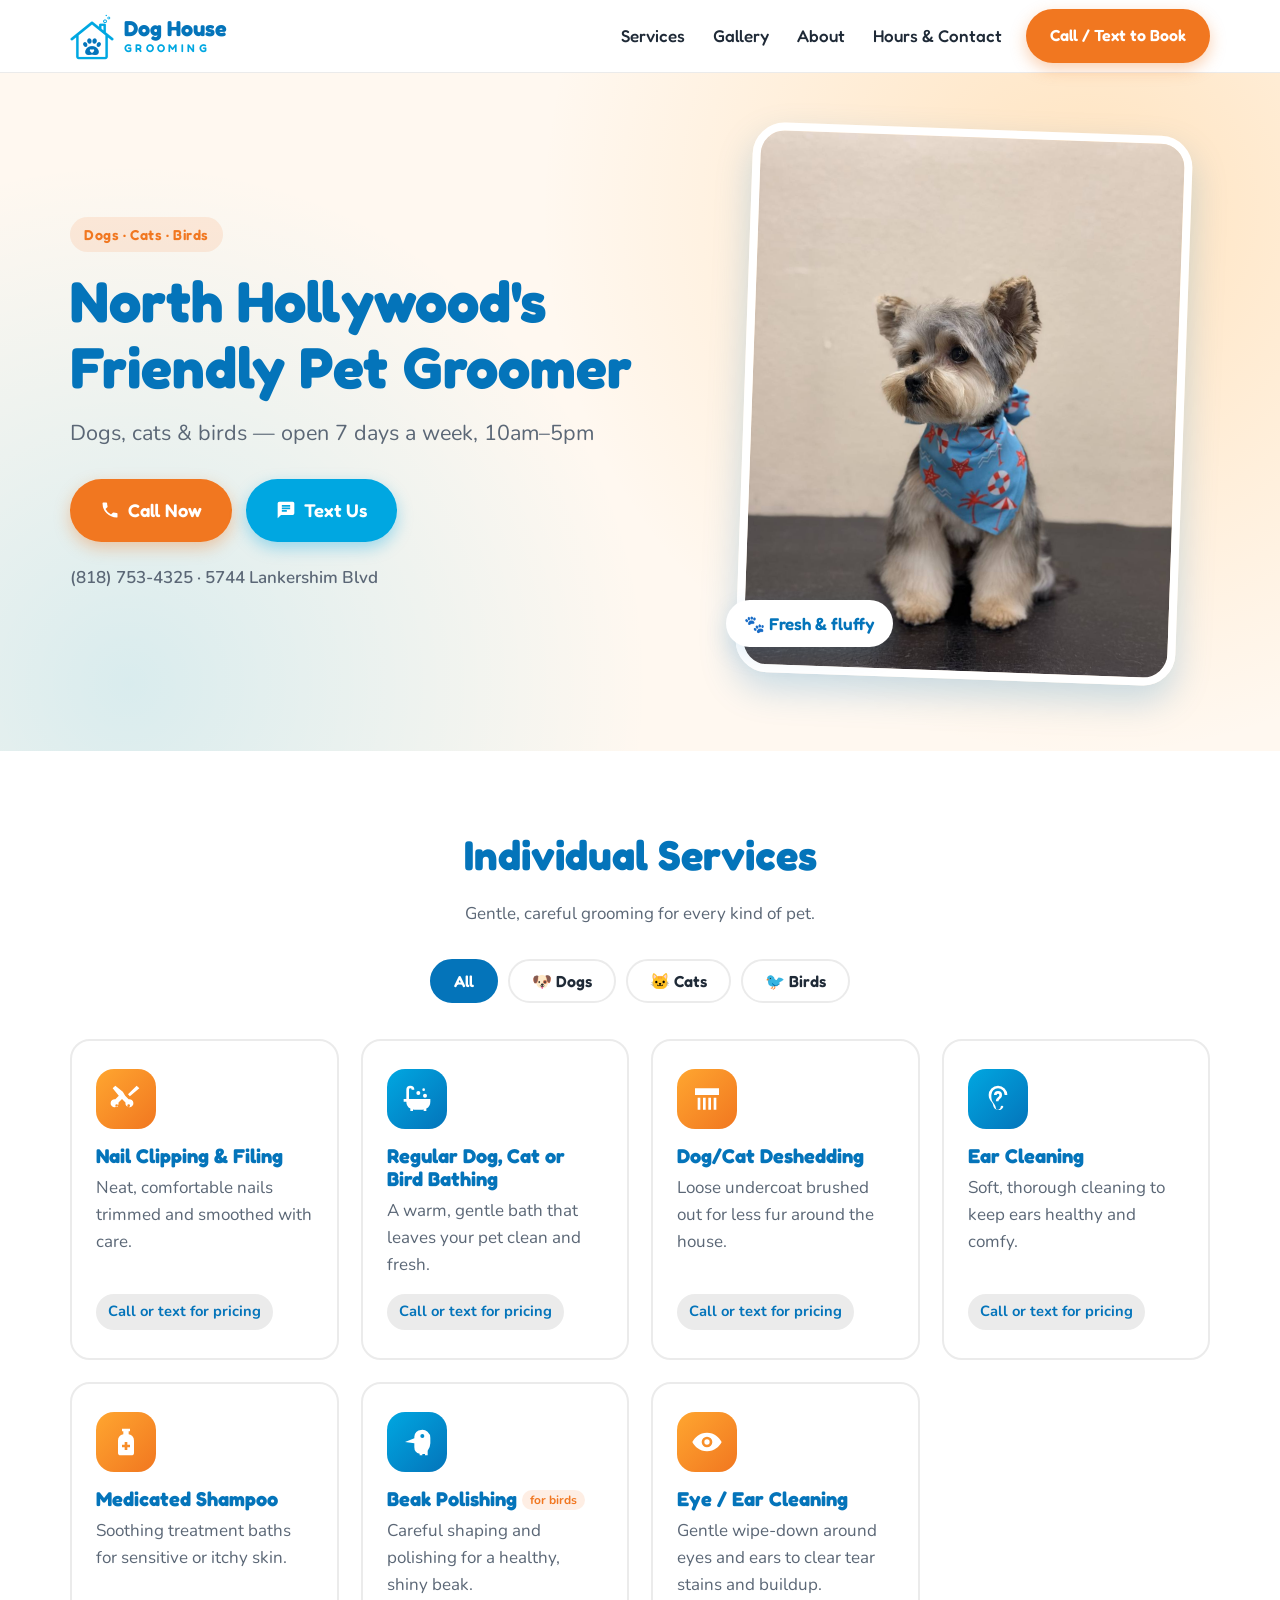
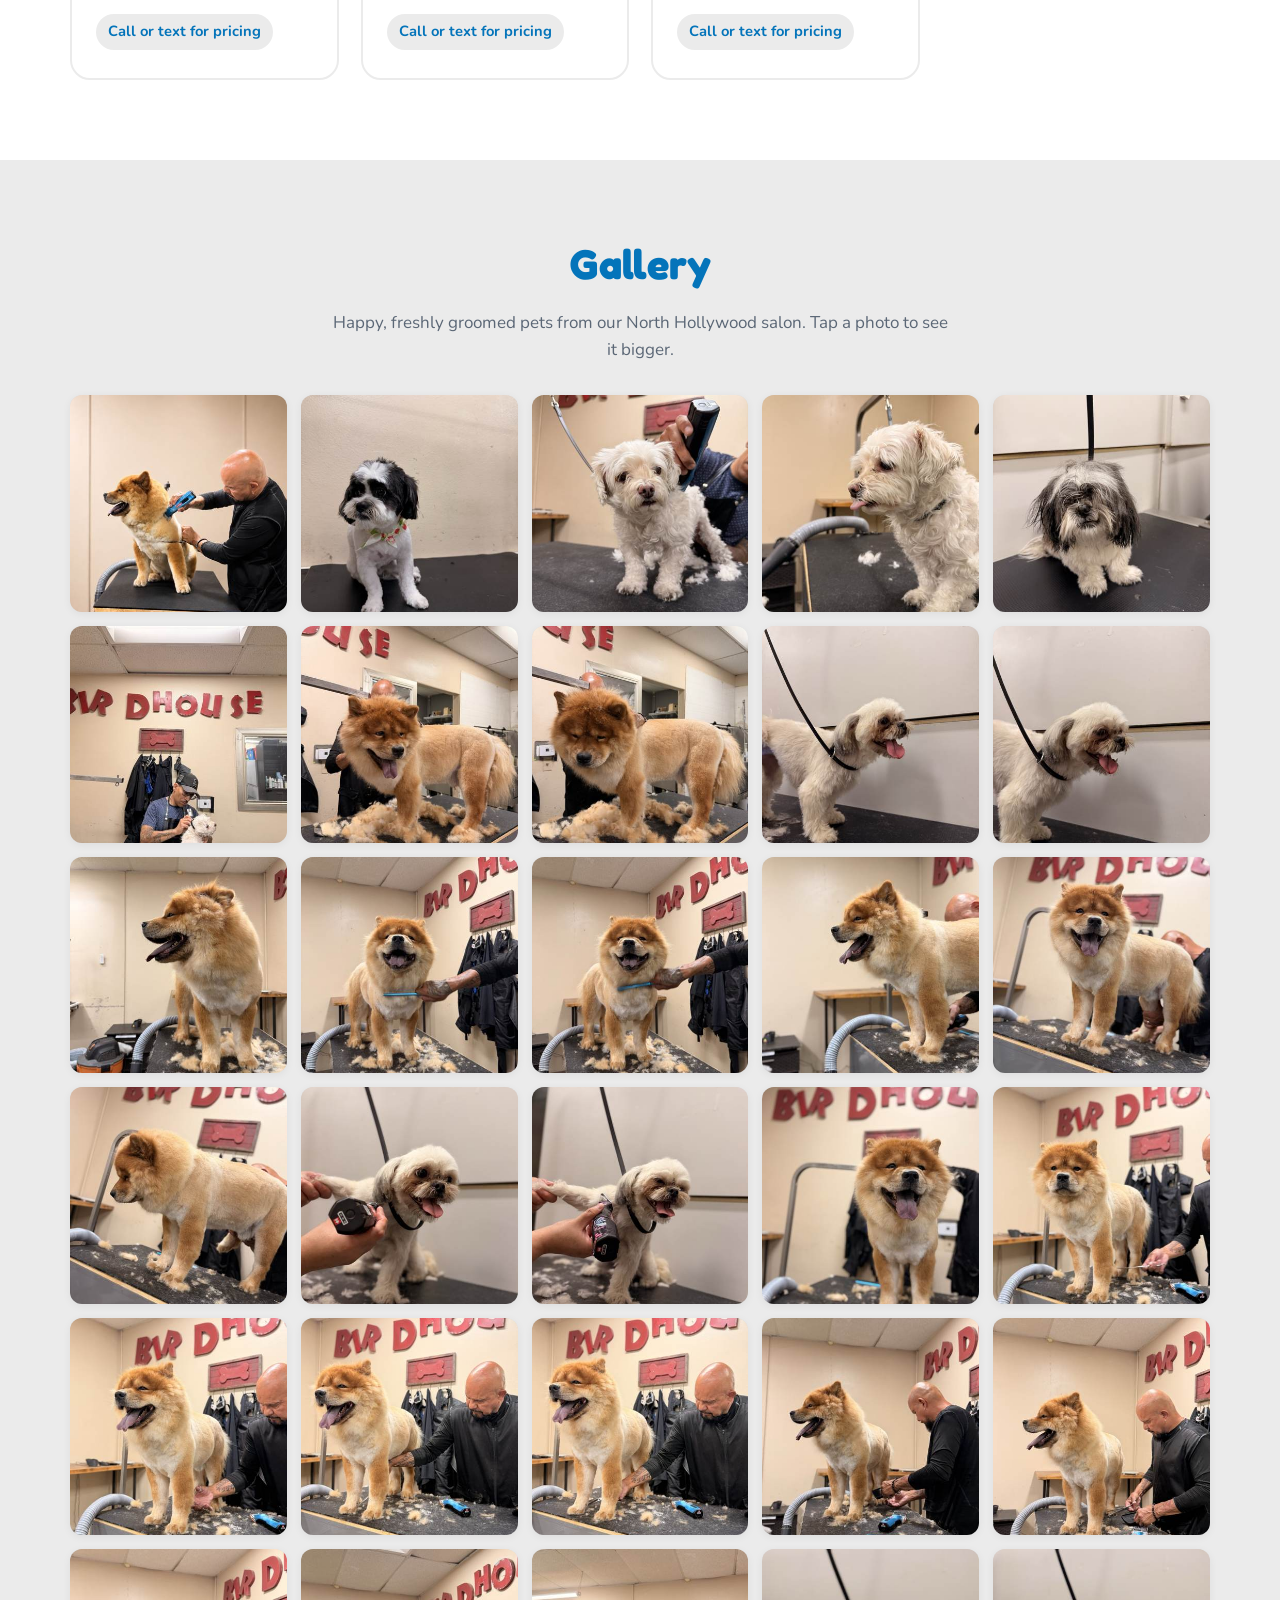
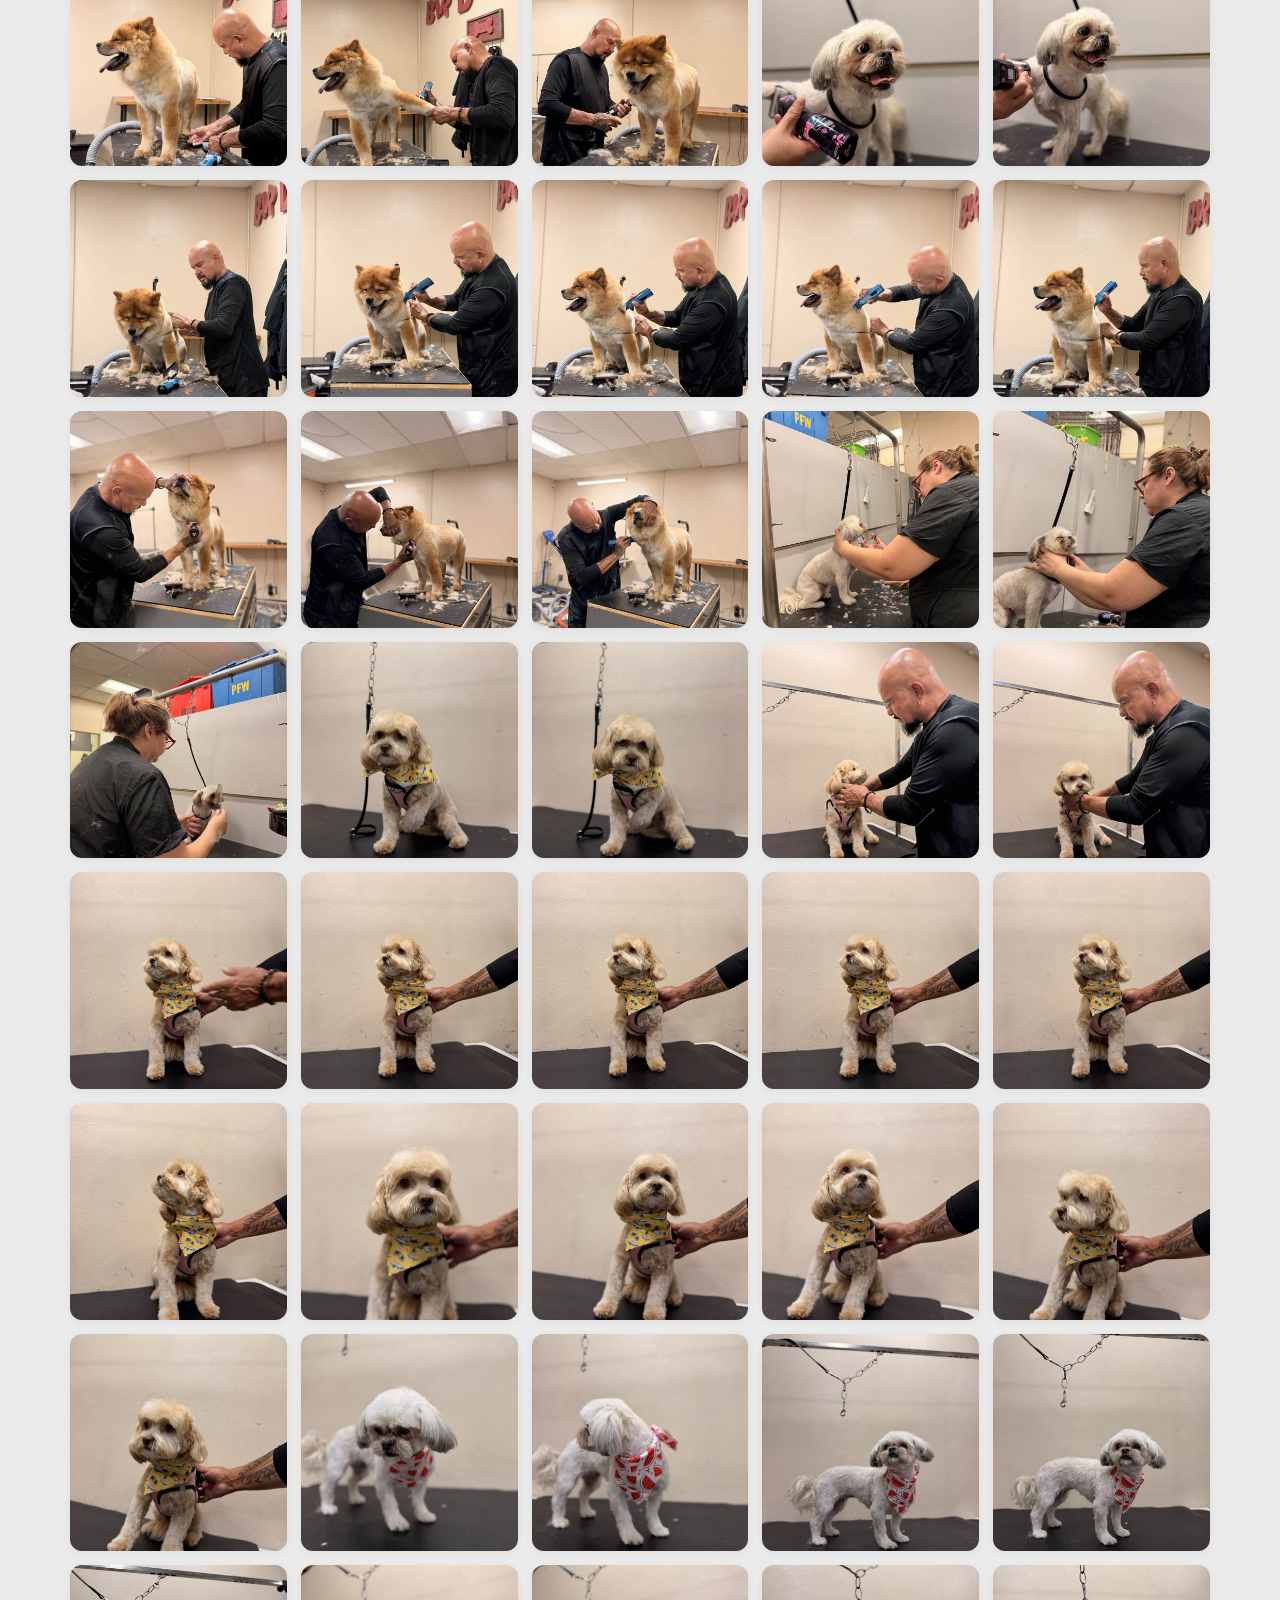
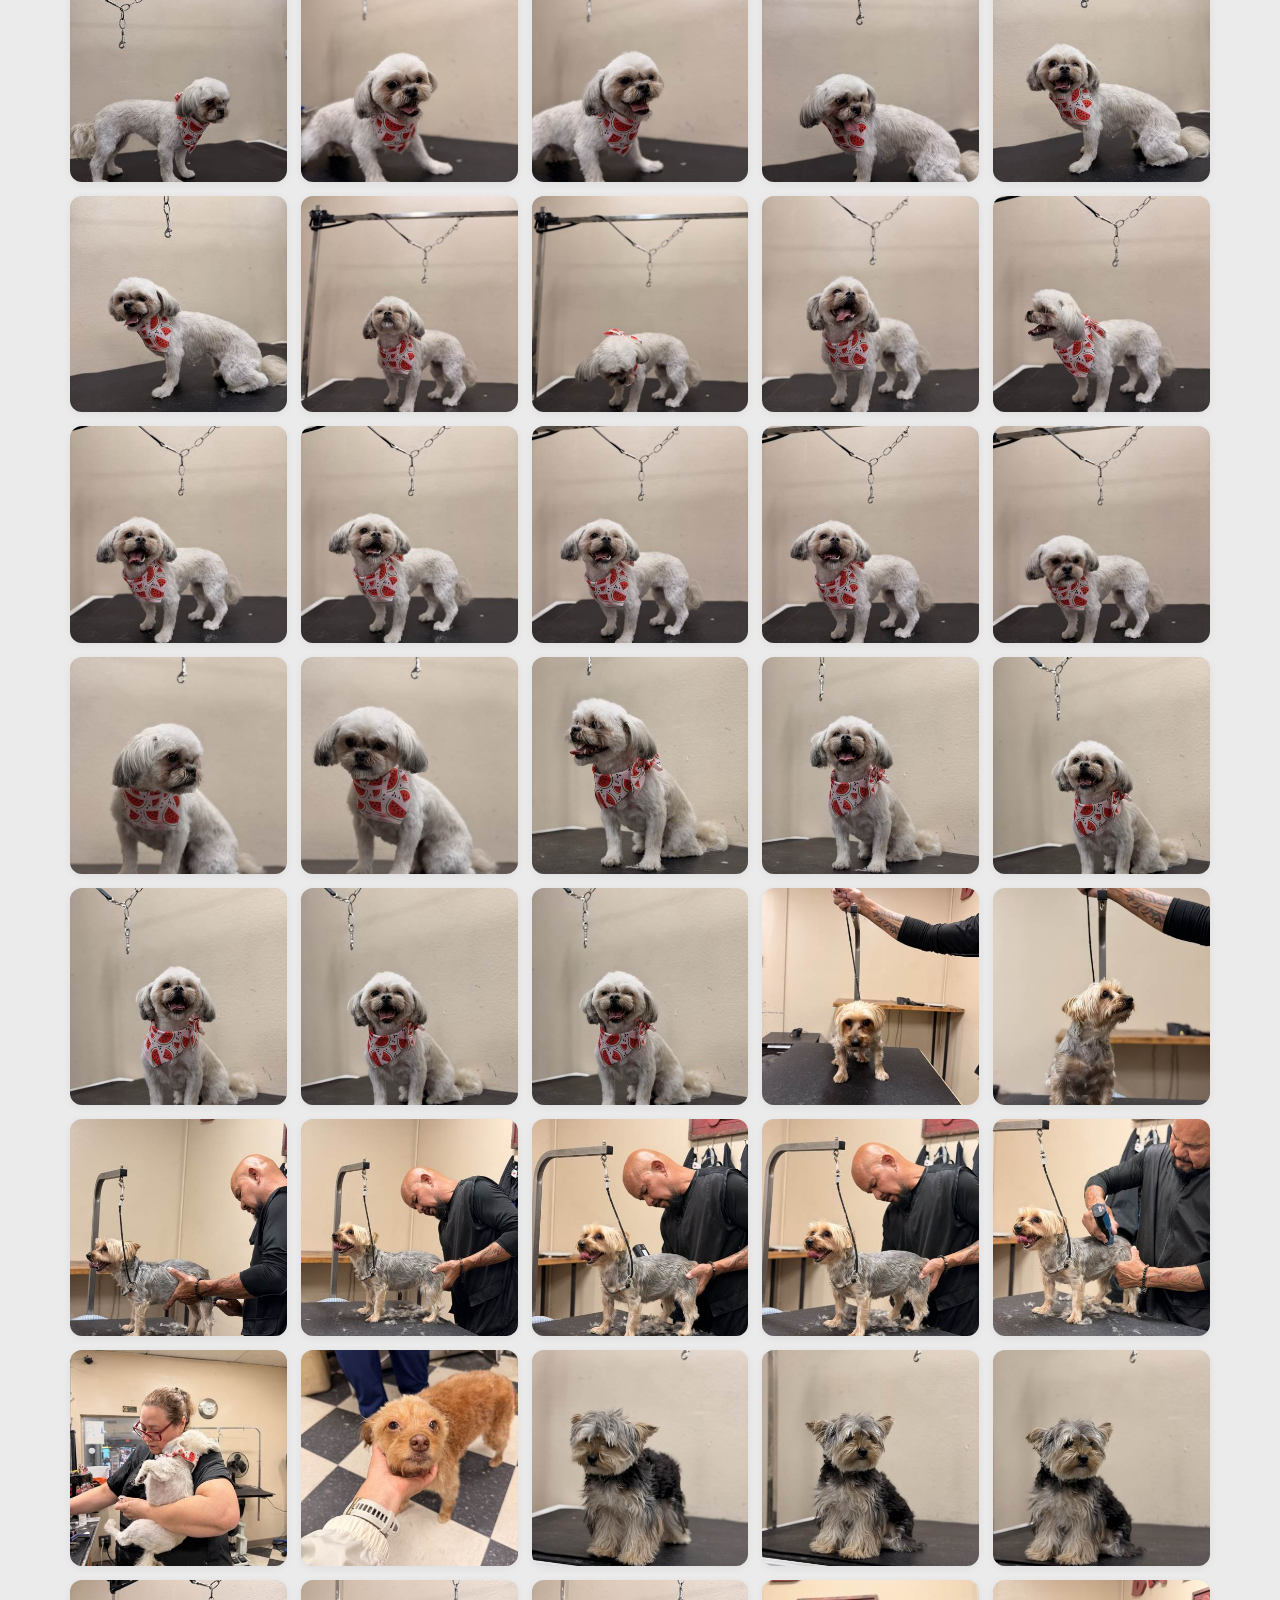
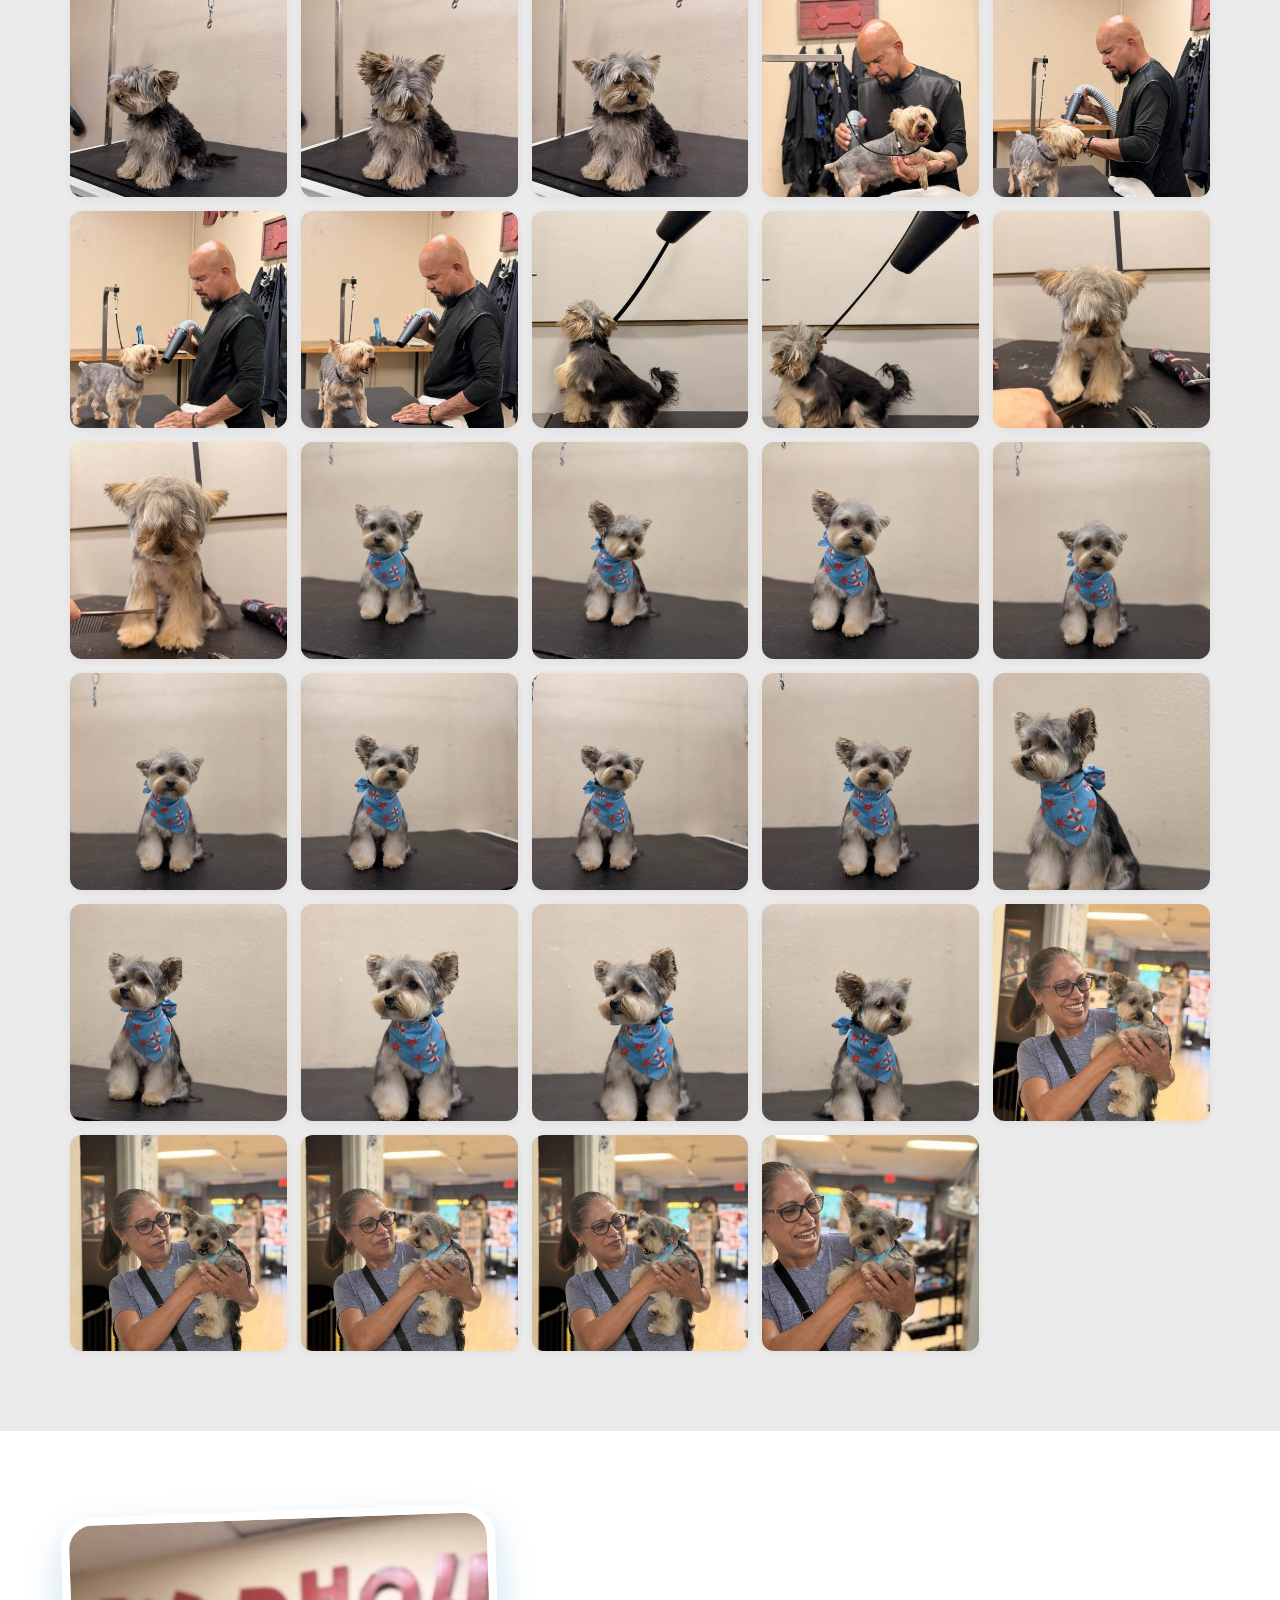
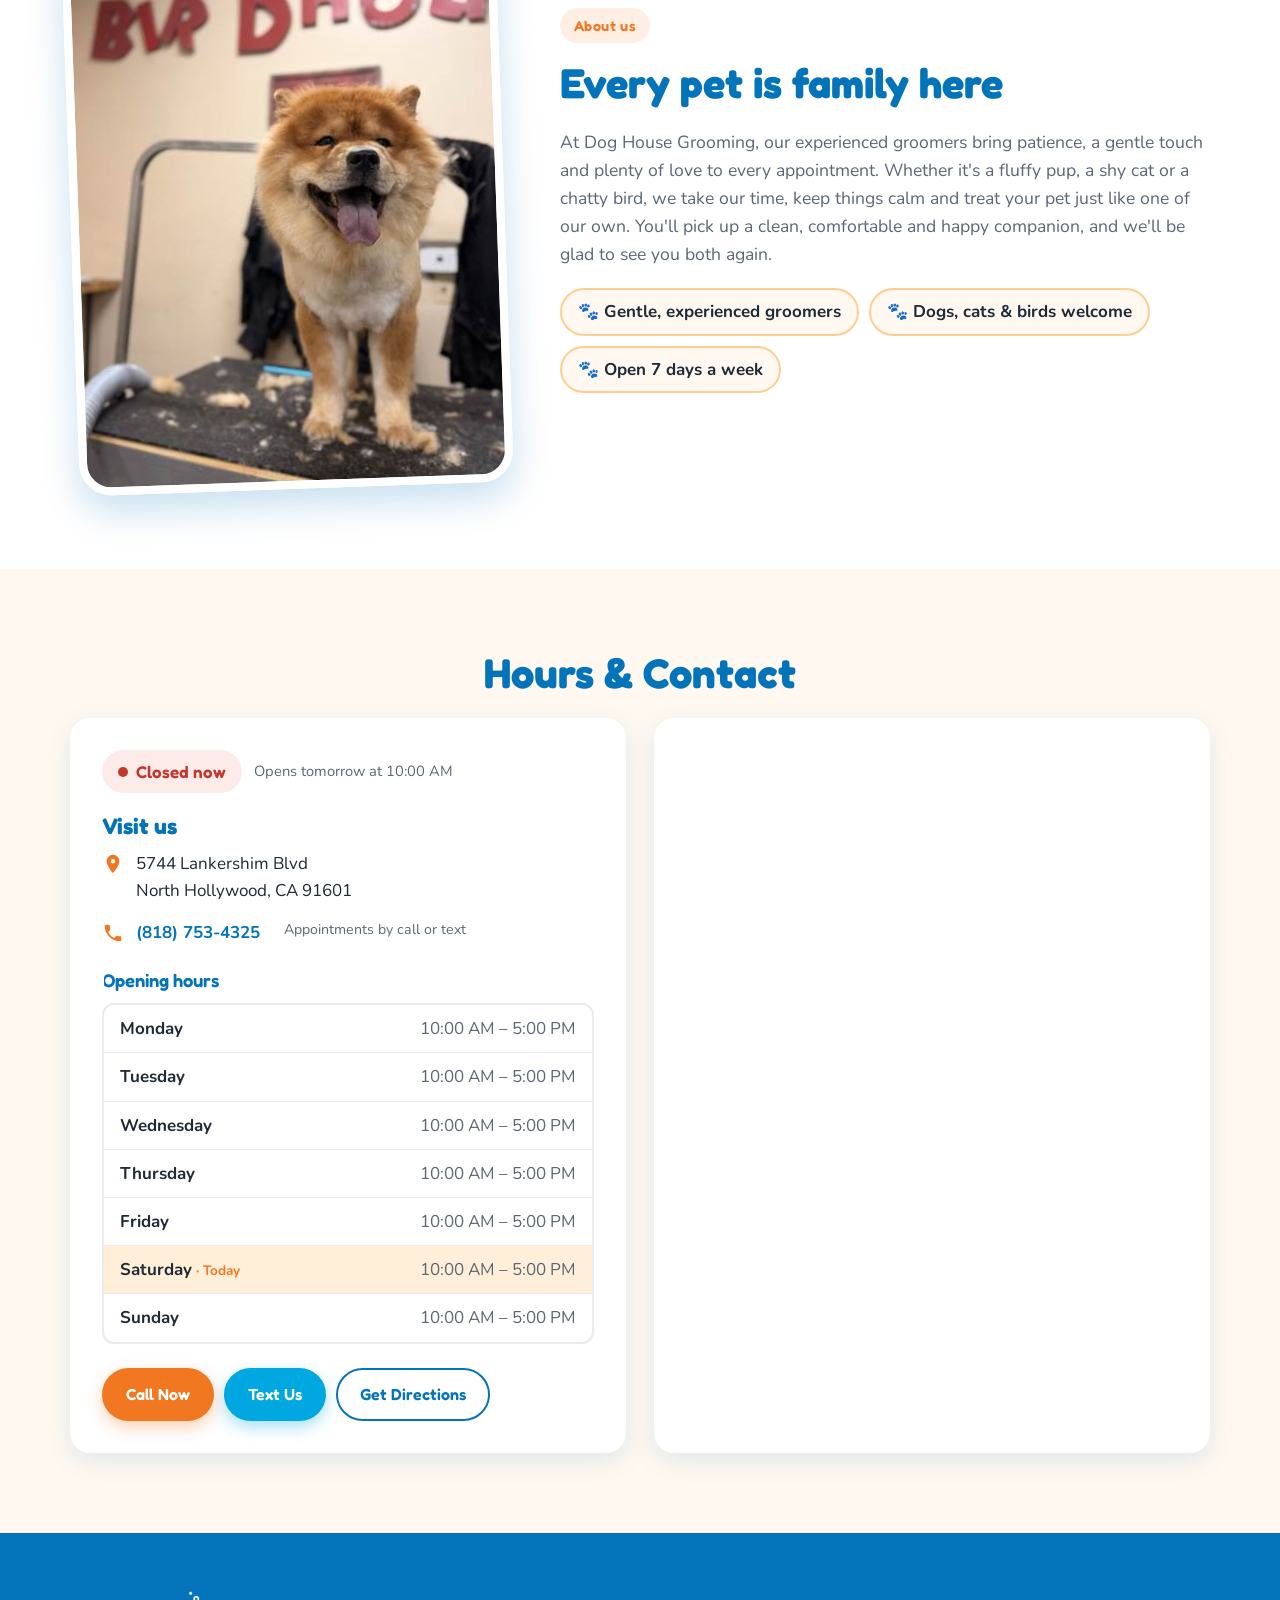
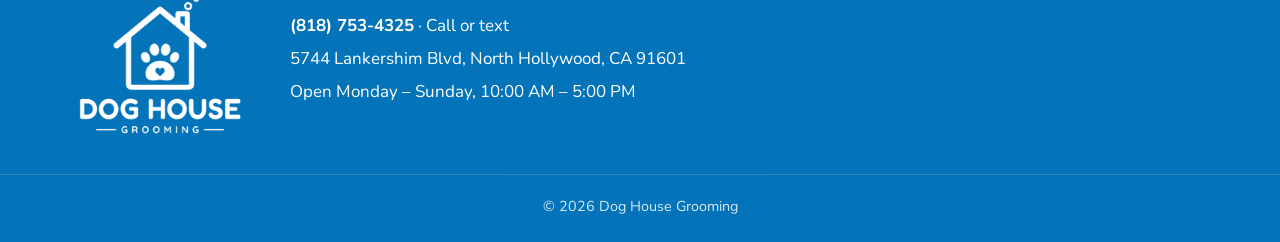
==== index.html @ 83e1f496 "Add Dog House Grooming one-page website Responsive site with services filter, photo gallery with lig" ====
<!DOCTYPE html>
<html lang="en">
<head>
  <meta charset="UTF-8">
  <meta name="viewport" content="width=device-width, initial-scale=1">
  <title>Dog House Grooming | Dog, Cat &amp; Bird Grooming in North Hollywood</title>
  <meta name="description" content="Friendly dog grooming, cat grooming and bird grooming in North Hollywood, CA. Bathing, nail clipping, deshedding, ear cleaning and beak polishing. Open 7 days, 10am–5pm. Call or text (818) 753-4325.">
  <meta name="keywords" content="dog grooming North Hollywood, cat grooming North Hollywood, bird grooming, pet groomer North Hollywood, dog bath, nail clipping, deshedding, beak polishing">
  <meta name="theme-color" content="#0474BA">
  <link rel="icon" type="image/png" href="images/icon.png">
  <link rel="apple-touch-icon" href="images/icon.png">

  <meta property="og:type" content="website">
  <meta property="og:title" content="Dog House Grooming | North Hollywood's Friendly Pet Groomer">
  <meta property="og:description" content="Dog, cat &amp; bird grooming in North Hollywood. Open 7 days a week, 10am–5pm. Call or text (818) 753-4325.">
  <meta property="og:image" content="images/gallery/img_7346.jpg">
  <meta name="twitter:card" content="summary_large_image">

  <link rel="preconnect" href="https://fonts.googleapis.com">
  <link rel="preconnect" href="https://fonts.gstatic.com" crossorigin>
  <link href="https://fonts.googleapis.com/css2?family=Fredoka:wght@500;600;700&family=Nunito:wght@400;600;700&display=swap" rel="stylesheet">
  <link rel="stylesheet" href="style.css">

  <script type="application/ld+json">
  {
    "@context": "https://schema.org",
    "@type": ["LocalBusiness", "PetGrooming"],
    "name": "Dog House Grooming",
    "description": "Dog, cat and bird grooming in North Hollywood, CA.",
    "image": "images/gallery/img_7346.jpg",
    "logo": "images/logo.png",
    "telephone": "+1-818-753-4325",
    "address": {
      "@type": "PostalAddress",
      "streetAddress": "5744 Lankershim Blvd",
      "addressLocality": "North Hollywood",
      "addressRegion": "CA",
      "postalCode": "91601",
      "addressCountry": "US"
    },
    "openingHoursSpecification": [{
      "@type": "OpeningHoursSpecification",
      "dayOfWeek": ["Monday", "Tuesday", "Wednesday", "Thursday", "Friday", "Saturday", "Sunday"],
      "opens": "10:00",
      "closes": "17:00"
    }],
    "areaServed": "North Hollywood, CA",
    "hasMap": "https://www.google.com/maps/search/?api=1&query=5744+Lankershim+Blvd,+North+Hollywood,+CA+91601"
  }
  </script>
</head>
<body>
  <a class="skip-link" href="#main">Skip to content</a>

  <!-- Header -->
  <header class="site-header" id="top">
    <div class="container header-inner">
      <a href="#top" class="brand" aria-label="Dog House Grooming home">
        <img src="images/icon.png" alt="Dog House Grooming logo: a paw print inside a house" width="44" height="49">
        <span class="brand-text">Dog House<small>Grooming</small></span>
      </a>
      <nav class="main-nav" id="main-nav" aria-label="Main">
        <a href="#services">Services</a>
        <a href="#gallery">Gallery</a>
        <a href="#about">About</a>
        <a href="#contact">Hours &amp; Contact</a>
        <a href="tel:+18187534325" class="btn btn-orange nav-cta">Call / Text to Book</a>
      </nav>
      <a href="tel:+18187534325" class="btn btn-orange header-cta">Call / Text to Book</a>
      <button class="hamburger" id="hamburger" aria-label="Open menu" aria-expanded="false" aria-controls="main-nav">
        <span></span><span></span><span></span>
      </button>
    </div>
  </header>

  <main id="main">
    <!-- Hero -->
    <section class="hero">
      <div class="container hero-inner">
        <div class="hero-text">
          <span class="eyebrow">Dogs · Cats · Birds</span>
          <h1>North Hollywood's Friendly Pet Groomer</h1>
          <p class="lead">Dogs, cats &amp; birds — open 7 days a week, 10am–5pm</p>
          <div class="hero-buttons">
            <a href="tel:+18187534325" class="btn btn-orange btn-lg">
              <svg aria-hidden="true" viewBox="0 0 24 24"><path d="M6.6 10.8a15.1 15.1 0 0 0 6.6 6.6l2.2-2.2a1 1 0 0 1 1-.25 11.4 11.4 0 0 0 3.6.57 1 1 0 0 1 1 1V20a1 1 0 0 1-1 1A17 17 0 0 1 3 4a1 1 0 0 1 1-1h3.5a1 1 0 0 1 1 1c0 1.25.2 2.45.57 3.6a1 1 0 0 1-.25 1z"/></svg>
              Call Now
            </a>
            <a href="sms:+18187534325" class="btn btn-blue btn-lg">
              <svg aria-hidden="true" viewBox="0 0 24 24"><path d="M20 2H4a2 2 0 0 0-2 2v18l4-4h14a2 2 0 0 0 2-2V4a2 2 0 0 0-2-2zM7 9h10v2H7zm6 5H7v-2h6zm4-6H7V6h10z"/></svg>
              Text Us
            </a>
          </div>
          <p class="hero-phone">(818) 753-4325 · 5744 Lankershim Blvd</p>
        </div>
        <div class="hero-photo">
          <img src="images/gallery/img_7346.jpg" alt="Freshly groomed Yorkie in a blue bandana sitting on the grooming table" width="1050" height="1400" fetchpriority="high">
          <div class="hero-badge" aria-hidden="true">🐾 Fresh &amp; fluffy</div>
        </div>
      </div>
    </section>

    <!-- Services -->
    <section class="section services" id="services">
      <div class="container">
        <h2 class="section-title fade-in">Individual Services</h2>
        <p class="section-sub fade-in">Gentle, careful grooming for every kind of pet.</p>

        <div class="filters fade-in" role="group" aria-label="Filter services by pet">
          <button class="filter-btn active" data-filter="all" aria-pressed="true">All</button>
          <button class="filter-btn" data-filter="dog" aria-pressed="false">🐶 Dogs</button>
          <button class="filter-btn" data-filter="cat" aria-pressed="false">🐱 Cats</button>
          <button class="filter-btn" data-filter="bird" aria-pressed="false">🐦 Birds</button>
        </div>

        <div class="service-grid">
          <article class="service-card fade-in" data-pets="dog cat bird">
            <div class="service-icon" aria-hidden="true">
              <svg viewBox="0 0 24 24"><path d="M9.6 6.6 4 2 2 4l4.6 5.6L4 12.2a3 3 0 1 0 2.4 2.4l2.6-2.6 2.6 2.6a3 3 0 1 0 2.4-2.4L11.4 9.6zM5 16a1 1 0 1 1 0 2 1 1 0 0 1 0-2zm9 0a1 1 0 1 1 0 2 1 1 0 0 1 0-2zM20 2l-6.5 6.5 1.4 1.4L22 4z"/></svg>
            </div>
            <h3>Nail Clipping &amp; Filing</h3>
            <p>Neat, comfortable nails trimmed and smoothed with care.</p>
            <span class="price-note">Call or text for pricing</span>
          </article>

          <article class="service-card fade-in" data-pets="dog cat bird">
            <div class="service-icon" aria-hidden="true">
              <svg viewBox="0 0 24 24"><path d="M4 12V5a3 3 0 0 1 6 0h-2a1 1 0 0 0-2 0v7h16v2a6 6 0 0 1-3 5.2V21h-2v-1.1a6 6 0 0 1-1 .1H10a6 6 0 0 1-1-.1V21H7v-1.8A6 6 0 0 1 4 14H2v-2zm9-6a1.5 1.5 0 1 1 0 3 1.5 1.5 0 0 1 0-3zm4-2a1 1 0 1 1 0 2 1 1 0 0 1 0-2zm1 4a1.5 1.5 0 1 1 0 3 1.5 1.5 0 0 1 0-3z"/></svg>
            </div>
            <h3>Regular Dog, Cat or Bird Bathing</h3>
            <p>A warm, gentle bath that leaves your pet clean and fresh.</p>
            <span class="price-note">Call or text for pricing</span>
          </article>

          <article class="service-card fade-in" data-pets="dog cat">
            <div class="service-icon" aria-hidden="true">
              <svg viewBox="0 0 24 24"><path d="M3 4h18v5H3zm2 7h2v9H5zm4 0h2v9H9zm4 0h2v9h-2zm4 0h2v9h-2z"/></svg>
            </div>
            <h3>Dog/Cat Deshedding</h3>
            <p>Loose undercoat brushed out for less fur around the house.</p>
            <span class="price-note">Call or text for pricing</span>
          </article>

          <article class="service-card fade-in" data-pets="dog cat">
            <div class="service-icon" aria-hidden="true">
              <svg viewBox="0 0 24 24"><path d="M12 2a7 7 0 0 0-7 7c0 2.4 1 3.7 1.9 4.9.8 1 1.5 1.9 1.6 3.4A4 4 0 0 0 16 18a1 1 0 0 0-2 0 2 2 0 0 1-3.5 1.3c-.2-2.2-1.2-3.4-2-4.5C7.7 13.7 7 12.8 7 9a5 5 0 0 1 10 0h2a7 7 0 0 0-7-7zm0 4a3 3 0 0 0-3 3h2a1 1 0 0 1 2 0c0 .7-.4 1.1-1 1.6-.7.6-1.6 1.4-1.6 3h2c0-.7.4-1.1 1-1.6.7-.6 1.6-1.4 1.6-3A3 3 0 0 0 12 6z"/></svg>
            </div>
            <h3>Ear Cleaning</h3>
            <p>Soft, thorough cleaning to keep ears healthy and comfy.</p>
            <span class="price-note">Call or text for pricing</span>
          </article>

          <article class="service-card fade-in" data-pets="dog cat">
            <div class="service-icon" aria-hidden="true">
              <svg viewBox="0 0 24 24"><path d="M9 2h6v2h-1v2.1A5 5 0 0 1 18 11v9a2 2 0 0 1-2 2H8a2 2 0 0 1-2-2v-9a5 5 0 0 1 4-4.9V4H9zm2 10v2H9v2h2v2h2v-2h2v-2h-2v-2z"/></svg>
            </div>
            <h3>Medicated Shampoo</h3>
            <p>Soothing treatment baths for sensitive or itchy skin.</p>
            <span class="price-note">Call or text for pricing</span>
          </article>

          <article class="service-card fade-in" data-pets="bird">
            <div class="service-icon" aria-hidden="true">
              <svg viewBox="0 0 24 24"><path d="M15 3a5 5 0 0 0-5 5v1.2L3 12l7 1v3a5 5 0 0 0 4 4.9V22h2v-1h2v1h2v-3.5A9 9 0 0 0 22 13V9a6 6 0 0 0-7-6zm1 3a1.5 1.5 0 1 1 0 3 1.5 1.5 0 0 1 0-3z"/></svg>
            </div>
            <h3>Beak Polishing <span class="tag">for birds</span></h3>
            <p>Careful shaping and polishing for a healthy, shiny beak.</p>
            <span class="price-note">Call or text for pricing</span>
          </article>

          <article class="service-card fade-in" data-pets="dog cat">
            <div class="service-icon" aria-hidden="true">
              <svg viewBox="0 0 24 24"><path d="M12 5C6.5 5 2.7 8.6 1 12c1.7 3.4 5.5 7 11 7s9.3-3.6 11-7c-1.7-3.4-5.5-7-11-7zm0 11a4 4 0 1 1 0-8 4 4 0 0 1 0 8zm0-6a2 2 0 1 0 0 4 2 2 0 0 0 0-4z"/></svg>
            </div>
            <h3>Eye / Ear Cleaning</h3>
            <p>Gentle wipe-down around eyes and ears to clear tear stains and buildup.</p>
            <span class="price-note">Call or text for pricing</span>
          </article>
        </div>
      </div>
    </section>

    <!-- Gallery -->
    <section class="section gallery-section" id="gallery">
      <div class="container">
        <h2 class="section-title fade-in">Gallery</h2>
        <p class="section-sub fade-in">Happy, freshly groomed pets from our North Hollywood salon. Tap a photo to see it bigger.</p>
        <div class="gallery-grid" id="gallery-grid">
          <button class="gallery-item" data-full="images/gallery/fsvu1234.jpg"><img src="images/thumbs/fsvu1234.jpg" alt="Groomer trimming a fluffy chow chow at Dog House Grooming" width="420" height="560" loading="lazy" decoding="async"></button>
          <button class="gallery-item" data-full="images/gallery/img_6682.jpg"><img src="images/thumbs/img_6682.jpg" alt="Small black and white dog sitting on the grooming table" width="420" height="560" loading="lazy" decoding="async"></button>
          <button class="gallery-item" data-full="images/gallery/img_6706.jpg"><img src="images/thumbs/img_6706.jpg" alt="Fluffy white dog getting groomed" width="420" height="560" loading="lazy" decoding="async"></button>
          <button class="gallery-item" data-full="images/gallery/img_6710.jpg"><img src="images/thumbs/img_6710.jpg" alt="Fluffy white dog getting groomed" width="420" height="560" loading="lazy" decoding="async"></button>
          <button class="gallery-item" data-full="images/gallery/img_6712.jpg"><img src="images/thumbs/img_6712.jpg" alt="Small black and white dog sitting on the grooming table" width="420" height="560" loading="lazy" decoding="async"></button>
          <button class="gallery-item" data-full="images/gallery/img_6724.jpg"><img src="images/thumbs/img_6724.jpg" alt="Groomer holding a small white dog in the North Hollywood salon" width="560" height="420" loading="lazy" decoding="async"></button>
          <button class="gallery-item" data-full="images/gallery/img_7043.jpg"><img src="images/thumbs/img_7043.jpg" alt="Fluffy chow chow on the grooming table after a trim" width="420" height="560" loading="lazy" decoding="async"></button>
          <button class="gallery-item" data-full="images/gallery/img_7044.jpg"><img src="images/thumbs/img_7044.jpg" alt="Fluffy chow chow on the grooming table after a trim" width="420" height="560" loading="lazy" decoding="async"></button>
          <button class="gallery-item" data-full="images/gallery/img_7048.jpg"><img src="images/thumbs/img_7048.jpg" alt="Happy little dog with a fresh trim" width="420" height="560" loading="lazy" decoding="async"></button>
          <button class="gallery-item" data-full="images/gallery/img_7049.jpg"><img src="images/thumbs/img_7049.jpg" alt="Happy little dog with a fresh trim" width="420" height="560" loading="lazy" decoding="async"></button>
          <button class="gallery-item" data-full="images/gallery/img_7054.jpg"><img src="images/thumbs/img_7054.jpg" alt="Fluffy chow chow on the grooming table after a trim" width="420" height="560" loading="lazy" decoding="async"></button>
          <button class="gallery-item" data-full="images/gallery/img_7055.jpg"><img src="images/thumbs/img_7055.jpg" alt="Fluffy chow chow on the grooming table after a trim" width="420" height="560" loading="lazy" decoding="async"></button>
          <button class="gallery-item" data-full="images/gallery/img_7056.jpg"><img src="images/thumbs/img_7056.jpg" alt="Fluffy chow chow on the grooming table after a trim" width="420" height="560" loading="lazy" decoding="async"></button>
          <button class="gallery-item" data-full="images/gallery/img_7060.jpg"><img src="images/thumbs/img_7060.jpg" alt="Chow chow standing proud with a fresh teddy bear trim" width="420" height="560" loading="lazy" decoding="async"></button>
          <button class="gallery-item" data-full="images/gallery/img_7062.jpg"><img src="images/thumbs/img_7062.jpg" alt="Chow chow standing proud with a fresh teddy bear trim" width="420" height="560" loading="lazy" decoding="async"></button>
          <button class="gallery-item" data-full="images/gallery/img_7063.jpg"><img src="images/thumbs/img_7063.jpg" alt="Chow chow standing proud with a fresh teddy bear trim" width="420" height="560" loading="lazy" decoding="async"></button>
          <button class="gallery-item" data-full="images/gallery/img_7065.jpg"><img src="images/thumbs/img_7065.jpg" alt="Freshly groomed shih tzu smiling on the table" width="420" height="560" loading="lazy" decoding="async"></button>
          <button class="gallery-item" data-full="images/gallery/img_7066.jpg"><img src="images/thumbs/img_7066.jpg" alt="Freshly groomed shih tzu smiling on the table" width="420" height="560" loading="lazy" decoding="async"></button>
          <button class="gallery-item" data-full="images/gallery/img_7069.jpg"><img src="images/thumbs/img_7069.jpg" alt="Chow chow standing proud with a fresh teddy bear trim" width="420" height="560" loading="lazy" decoding="async"></button>
          <button class="gallery-item" data-full="images/gallery/img_7070.jpg"><img src="images/thumbs/img_7070.jpg" alt="Chow chow standing proud with a fresh teddy bear trim" width="420" height="560" loading="lazy" decoding="async"></button>
          <button class="gallery-item" data-full="images/gallery/img_7071.jpg"><img src="images/thumbs/img_7071.jpg" alt="Chow chow standing proud with a fresh teddy bear trim" width="420" height="560" loading="lazy" decoding="async"></button>
          <button class="gallery-item" data-full="images/gallery/img_7072.jpg"><img src="images/thumbs/img_7072.jpg" alt="Chow chow standing proud with a fresh teddy bear trim" width="420" height="560" loading="lazy" decoding="async"></button>
          <button class="gallery-item" data-full="images/gallery/img_7073.jpg"><img src="images/thumbs/img_7073.jpg" alt="Chow chow standing proud with a fresh teddy bear trim" width="420" height="560" loading="lazy" decoding="async"></button>
          <button class="gallery-item" data-full="images/gallery/img_7074.jpg"><img src="images/thumbs/img_7074.jpg" alt="Chow chow standing proud with a fresh teddy bear trim" width="420" height="560" loading="lazy" decoding="async"></button>
          <button class="gallery-item" data-full="images/gallery/img_7075.jpg"><img src="images/thumbs/img_7075.jpg" alt="Chow chow standing proud with a fresh teddy bear trim" width="420" height="560" loading="lazy" decoding="async"></button>
          <button class="gallery-item" data-full="images/gallery/img_7076.jpg"><img src="images/thumbs/img_7076.jpg" alt="Chow chow standing proud with a fresh teddy bear trim" width="420" height="560" loading="lazy" decoding="async"></button>
          <button class="gallery-item" data-full="images/gallery/img_7077.jpg"><img src="images/thumbs/img_7077.jpg" alt="Chow chow standing proud with a fresh teddy bear trim" width="420" height="560" loading="lazy" decoding="async"></button>
          <button class="gallery-item" data-full="images/gallery/img_7081.jpg"><img src="images/thumbs/img_7081.jpg" alt="Chow chow standing proud with a fresh teddy bear trim" width="420" height="560" loading="lazy" decoding="async"></button>
          <button class="gallery-item" data-full="images/gallery/img_7083.jpg"><img src="images/thumbs/img_7083.jpg" alt="Freshly groomed shih tzu smiling on the table" width="420" height="560" loading="lazy" decoding="async"></button>
          <button class="gallery-item" data-full="images/gallery/img_7084.jpg"><img src="images/thumbs/img_7084.jpg" alt="Freshly groomed shih tzu smiling on the table" width="420" height="560" loading="lazy" decoding="async"></button>
          <button class="gallery-item" data-full="images/gallery/img_7100.jpg"><img src="images/thumbs/img_7100.jpg" alt="Groomer trimming a chow chow's coat" width="420" height="560" loading="lazy" decoding="async"></button>
          <button class="gallery-item" data-full="images/gallery/img_7101.jpg"><img src="images/thumbs/img_7101.jpg" alt="Groomer trimming a chow chow's coat" width="420" height="560" loading="lazy" decoding="async"></button>
          <button class="gallery-item" data-full="images/gallery/img_7102.jpg"><img src="images/thumbs/img_7102.jpg" alt="Groomer trimming a chow chow's coat" width="420" height="560" loading="lazy" decoding="async"></button>
          <button class="gallery-item" data-full="images/gallery/img_7103.jpg"><img src="images/thumbs/img_7103.jpg" alt="Groomer trimming a chow chow's coat" width="420" height="560" loading="lazy" decoding="async"></button>
          <button class="gallery-item" data-full="images/gallery/img_7104.jpg"><img src="images/thumbs/img_7104.jpg" alt="Groomer trimming a chow chow's coat" width="420" height="560" loading="lazy" decoding="async"></button>
          <button class="gallery-item" data-full="images/gallery/img_7105.jpg"><img src="images/thumbs/img_7105.jpg" alt="Groomer trimming a chow chow's coat" width="420" height="560" loading="lazy" decoding="async"></button>
          <button class="gallery-item" data-full="images/gallery/img_7106.jpg"><img src="images/thumbs/img_7106.jpg" alt="Groomer trimming a chow chow's coat" width="420" height="560" loading="lazy" decoding="async"></button>
          <button class="gallery-item" data-full="images/gallery/img_7107.jpg"><img src="images/thumbs/img_7107.jpg" alt="Groomer trimming a chow chow's coat" width="420" height="560" loading="lazy" decoding="async"></button>
          <button class="gallery-item" data-full="images/gallery/img_7115.jpg"><img src="images/thumbs/img_7115.jpg" alt="Groomer gently holding a small dog during grooming" width="420" height="560" loading="lazy" decoding="async"></button>
          <button class="gallery-item" data-full="images/gallery/img_7116.jpg"><img src="images/thumbs/img_7116.jpg" alt="Groomer gently holding a small dog during grooming" width="420" height="560" loading="lazy" decoding="async"></button>
          <button class="gallery-item" data-full="images/gallery/img_7117.jpg"><img src="images/thumbs/img_7117.jpg" alt="Groomer gently holding a small dog during grooming" width="420" height="560" loading="lazy" decoding="async"></button>
          <button class="gallery-item" data-full="images/gallery/img_7125.jpg"><img src="images/thumbs/img_7125.jpg" alt="Cream poodle mix in a yellow bandana after grooming" width="420" height="560" loading="lazy" decoding="async"></button>
          <button class="gallery-item" data-full="images/gallery/img_7126.jpg"><img src="images/thumbs/img_7126.jpg" alt="Cream poodle mix in a yellow bandana after grooming" width="420" height="560" loading="lazy" decoding="async"></button>
          <button class="gallery-item" data-full="images/gallery/img_7127.jpg"><img src="images/thumbs/img_7127.jpg" alt="Cream poodle mix in a yellow bandana after grooming" width="420" height="560" loading="lazy" decoding="async"></button>
          <button class="gallery-item" data-full="images/gallery/img_7128.jpg"><img src="images/thumbs/img_7128.jpg" alt="Cream poodle mix in a yellow bandana after grooming" width="420" height="560" loading="lazy" decoding="async"></button>
          <button class="gallery-item" data-full="images/gallery/img_7131.jpg"><img src="images/thumbs/img_7131.jpg" alt="Poodle mix with a fluffy face and a yellow bandana" width="420" height="560" loading="lazy" decoding="async"></button>
          <button class="gallery-item" data-full="images/gallery/img_7132.jpg"><img src="images/thumbs/img_7132.jpg" alt="Poodle mix with a fluffy face and a yellow bandana" width="420" height="560" loading="lazy" decoding="async"></button>
          <button class="gallery-item" data-full="images/gallery/img_7133.jpg"><img src="images/thumbs/img_7133.jpg" alt="Poodle mix with a fluffy face and a yellow bandana" width="420" height="560" loading="lazy" decoding="async"></button>
          <button class="gallery-item" data-full="images/gallery/img_7134.jpg"><img src="images/thumbs/img_7134.jpg" alt="Poodle mix with a fluffy face and a yellow bandana" width="420" height="560" loading="lazy" decoding="async"></button>
          <button class="gallery-item" data-full="images/gallery/img_7135.jpg"><img src="images/thumbs/img_7135.jpg" alt="Poodle mix with a fluffy face and a yellow bandana" width="420" height="560" loading="lazy" decoding="async"></button>
          <button class="gallery-item" data-full="images/gallery/img_7136.jpg"><img src="images/thumbs/img_7136.jpg" alt="Poodle mix with a fluffy face and a yellow bandana" width="420" height="560" loading="lazy" decoding="async"></button>
          <button class="gallery-item" data-full="images/gallery/img_7137.jpg"><img src="images/thumbs/img_7137.jpg" alt="Poodle mix with a fluffy face and a yellow bandana" width="420" height="560" loading="lazy" decoding="async"></button>
          <button class="gallery-item" data-full="images/gallery/img_7138.jpg"><img src="images/thumbs/img_7138.jpg" alt="Poodle mix with a fluffy face and a yellow bandana" width="420" height="560" loading="lazy" decoding="async"></button>
          <button class="gallery-item" data-full="images/gallery/img_7139.jpg"><img src="images/thumbs/img_7139.jpg" alt="Poodle mix with a fluffy face and a yellow bandana" width="420" height="560" loading="lazy" decoding="async"></button>
          <button class="gallery-item" data-full="images/gallery/img_7140.jpg"><img src="images/thumbs/img_7140.jpg" alt="Poodle mix with a fluffy face and a yellow bandana" width="420" height="560" loading="lazy" decoding="async"></button>
          <button class="gallery-item" data-full="images/gallery/img_7141.jpg"><img src="images/thumbs/img_7141.jpg" alt="Poodle mix with a fluffy face and a yellow bandana" width="420" height="560" loading="lazy" decoding="async"></button>
          <button class="gallery-item" data-full="images/gallery/img_7143.jpg"><img src="images/thumbs/img_7143.jpg" alt="Shih tzu with a short summer cut and a watermelon bandana" width="420" height="560" loading="lazy" decoding="async"></button>
          <button class="gallery-item" data-full="images/gallery/img_7144.jpg"><img src="images/thumbs/img_7144.jpg" alt="Shih tzu with a short summer cut and a watermelon bandana" width="420" height="560" loading="lazy" decoding="async"></button>
          <button class="gallery-item" data-full="images/gallery/img_7145.jpg"><img src="images/thumbs/img_7145.jpg" alt="Shih tzu with a short summer cut and a watermelon bandana" width="420" height="560" loading="lazy" decoding="async"></button>
          <button class="gallery-item" data-full="images/gallery/img_7150.jpg"><img src="images/thumbs/img_7150.jpg" alt="Shih tzu with a short summer cut and a watermelon bandana" width="420" height="560" loading="lazy" decoding="async"></button>
          <button class="gallery-item" data-full="images/gallery/img_7151.jpg"><img src="images/thumbs/img_7151.jpg" alt="Shih tzu with a short summer cut and a watermelon bandana" width="420" height="560" loading="lazy" decoding="async"></button>
          <button class="gallery-item" data-full="images/gallery/img_7152.jpg"><img src="images/thumbs/img_7152.jpg" alt="Shih tzu with a short summer cut and a watermelon bandana" width="420" height="560" loading="lazy" decoding="async"></button>
          <button class="gallery-item" data-full="images/gallery/img_7153.jpg"><img src="images/thumbs/img_7153.jpg" alt="Shih tzu with a short summer cut and a watermelon bandana" width="420" height="560" loading="lazy" decoding="async"></button>
          <button class="gallery-item" data-full="images/gallery/img_7154.jpg"><img src="images/thumbs/img_7154.jpg" alt="Shih tzu with a short summer cut and a watermelon bandana" width="420" height="560" loading="lazy" decoding="async"></button>
          <button class="gallery-item" data-full="images/gallery/img_7155.jpg"><img src="images/thumbs/img_7155.jpg" alt="Shih tzu with a short summer cut and a watermelon bandana" width="420" height="560" loading="lazy" decoding="async"></button>
          <button class="gallery-item" data-full="images/gallery/img_7156.jpg"><img src="images/thumbs/img_7156.jpg" alt="Shih tzu with a short summer cut and a watermelon bandana" width="420" height="560" loading="lazy" decoding="async"></button>
          <button class="gallery-item" data-full="images/gallery/img_7157.jpg"><img src="images/thumbs/img_7157.jpg" alt="Shih tzu with a short summer cut and a watermelon bandana" width="420" height="560" loading="lazy" decoding="async"></button>
          <button class="gallery-item" data-full="images/gallery/img_7158.jpg"><img src="images/thumbs/img_7158.jpg" alt="Shih tzu with a short summer cut and a watermelon bandana" width="420" height="560" loading="lazy" decoding="async"></button>
          <button class="gallery-item" data-full="images/gallery/img_7159.jpg"><img src="images/thumbs/img_7159.jpg" alt="Shih tzu with a short summer cut and a watermelon bandana" width="420" height="560" loading="lazy" decoding="async"></button>
          <button class="gallery-item" data-full="images/gallery/img_7160.jpg"><img src="images/thumbs/img_7160.jpg" alt="Shih tzu with a short summer cut and a watermelon bandana" width="420" height="560" loading="lazy" decoding="async"></button>
          <button class="gallery-item" data-full="images/gallery/img_7161.jpg"><img src="images/thumbs/img_7161.jpg" alt="Shih tzu with a short summer cut and a watermelon bandana" width="420" height="560" loading="lazy" decoding="async"></button>
          <button class="gallery-item" data-full="images/gallery/img_7162.jpg"><img src="images/thumbs/img_7162.jpg" alt="Shih tzu with a short summer cut and a watermelon bandana" width="420" height="560" loading="lazy" decoding="async"></button>
          <button class="gallery-item" data-full="images/gallery/img_7163.jpg"><img src="images/thumbs/img_7163.jpg" alt="Shih tzu with a short summer cut and a watermelon bandana" width="420" height="560" loading="lazy" decoding="async"></button>
          <button class="gallery-item" data-full="images/gallery/img_7164.jpg"><img src="images/thumbs/img_7164.jpg" alt="Shih tzu with a short summer cut and a watermelon bandana" width="420" height="560" loading="lazy" decoding="async"></button>
          <button class="gallery-item" data-full="images/gallery/img_7165.jpg"><img src="images/thumbs/img_7165.jpg" alt="Shih tzu with a short summer cut and a watermelon bandana" width="420" height="560" loading="lazy" decoding="async"></button>
          <button class="gallery-item" data-full="images/gallery/img_7166.jpg"><img src="images/thumbs/img_7166.jpg" alt="Shih tzu with a short summer cut and a watermelon bandana" width="420" height="560" loading="lazy" decoding="async"></button>
          <button class="gallery-item" data-full="images/gallery/img_7167.jpg"><img src="images/thumbs/img_7167.jpg" alt="Shih tzu with a short summer cut and a watermelon bandana" width="420" height="560" loading="lazy" decoding="async"></button>
          <button class="gallery-item" data-full="images/gallery/img_7168.jpg"><img src="images/thumbs/img_7168.jpg" alt="Shih tzu with a short summer cut and a watermelon bandana" width="420" height="560" loading="lazy" decoding="async"></button>
          <button class="gallery-item" data-full="images/gallery/img_7169.jpg"><img src="images/thumbs/img_7169.jpg" alt="Shih tzu with a short summer cut and a watermelon bandana" width="420" height="560" loading="lazy" decoding="async"></button>
          <button class="gallery-item" data-full="images/gallery/img_7170.jpg"><img src="images/thumbs/img_7170.jpg" alt="Shih tzu with a short summer cut and a watermelon bandana" width="420" height="560" loading="lazy" decoding="async"></button>
          <button class="gallery-item" data-full="images/gallery/img_7171.jpg"><img src="images/thumbs/img_7171.jpg" alt="Shih tzu with a short summer cut and a watermelon bandana" width="420" height="560" loading="lazy" decoding="async"></button>
          <button class="gallery-item" data-full="images/gallery/img_7172.jpg"><img src="images/thumbs/img_7172.jpg" alt="Shih tzu with a short summer cut and a watermelon bandana" width="420" height="560" loading="lazy" decoding="async"></button>
          <button class="gallery-item" data-full="images/gallery/img_7173.jpg"><img src="images/thumbs/img_7173.jpg" alt="Shih tzu with a short summer cut and a watermelon bandana" width="420" height="560" loading="lazy" decoding="async"></button>
          <button class="gallery-item" data-full="images/gallery/img_7174.jpg"><img src="images/thumbs/img_7174.jpg" alt="Yorkie getting a trim on the grooming table" width="420" height="560" loading="lazy" decoding="async"></button>
          <button class="gallery-item" data-full="images/gallery/img_7175.jpg"><img src="images/thumbs/img_7175.jpg" alt="Yorkie getting a trim on the grooming table" width="420" height="560" loading="lazy" decoding="async"></button>
          <button class="gallery-item" data-full="images/gallery/img_7177.jpg"><img src="images/thumbs/img_7177.jpg" alt="Groomer trimming a Yorkie's coat" width="420" height="560" loading="lazy" decoding="async"></button>
          <button class="gallery-item" data-full="images/gallery/img_7178.jpg"><img src="images/thumbs/img_7178.jpg" alt="Groomer trimming a Yorkie's coat" width="420" height="560" loading="lazy" decoding="async"></button>
          <button class="gallery-item" data-full="images/gallery/img_7179.jpg"><img src="images/thumbs/img_7179.jpg" alt="Groomer trimming a Yorkie's coat" width="420" height="560" loading="lazy" decoding="async"></button>
          <button class="gallery-item" data-full="images/gallery/img_7180.jpg"><img src="images/thumbs/img_7180.jpg" alt="Groomer trimming a Yorkie's coat" width="420" height="560" loading="lazy" decoding="async"></button>
          <button class="gallery-item" data-full="images/gallery/img_7181.jpg"><img src="images/thumbs/img_7181.jpg" alt="Groomer trimming a Yorkie's coat" width="420" height="560" loading="lazy" decoding="async"></button>
          <button class="gallery-item" data-full="images/gallery/img_7182.jpg"><img src="images/thumbs/img_7182.jpg" alt="Yorkie getting a trim on the grooming table" width="420" height="560" loading="lazy" decoding="async"></button>
          <button class="gallery-item" data-full="images/gallery/img_7185.jpg"><img src="images/thumbs/img_7185.jpg" alt="Fluffy golden dog getting pets after grooming" width="420" height="560" loading="lazy" decoding="async"></button>
          <button class="gallery-item" data-full="images/gallery/img_7190.jpg"><img src="images/thumbs/img_7190.jpg" alt="Yorkie with a soft, fluffy finish on the grooming table" width="420" height="560" loading="lazy" decoding="async"></button>
          <button class="gallery-item" data-full="images/gallery/img_7191.jpg"><img src="images/thumbs/img_7191.jpg" alt="Yorkie with a soft, fluffy finish on the grooming table" width="420" height="560" loading="lazy" decoding="async"></button>
          <button class="gallery-item" data-full="images/gallery/img_7192.jpg"><img src="images/thumbs/img_7192.jpg" alt="Yorkie with a soft, fluffy finish on the grooming table" width="420" height="560" loading="lazy" decoding="async"></button>
          <button class="gallery-item" data-full="images/gallery/img_7193.jpg"><img src="images/thumbs/img_7193.jpg" alt="Yorkie with a soft, fluffy finish on the grooming table" width="420" height="560" loading="lazy" decoding="async"></button>
          <button class="gallery-item" data-full="images/gallery/img_7194.jpg"><img src="images/thumbs/img_7194.jpg" alt="Yorkie with a soft, fluffy finish on the grooming table" width="420" height="560" loading="lazy" decoding="async"></button>
          <button class="gallery-item" data-full="images/gallery/img_7195.jpg"><img src="images/thumbs/img_7195.jpg" alt="Yorkie with a soft, fluffy finish on the grooming table" width="420" height="560" loading="lazy" decoding="async"></button>
          <button class="gallery-item" data-full="images/gallery/img_7209.jpg"><img src="images/thumbs/img_7209.jpg" alt="Groomer blow-drying a Yorkie" width="420" height="560" loading="lazy" decoding="async"></button>
          <button class="gallery-item" data-full="images/gallery/img_7210.jpg"><img src="images/thumbs/img_7210.jpg" alt="Groomer blow-drying a Yorkie" width="420" height="560" loading="lazy" decoding="async"></button>
          <button class="gallery-item" data-full="images/gallery/img_7211.jpg"><img src="images/thumbs/img_7211.jpg" alt="Groomer blow-drying a Yorkie" width="420" height="560" loading="lazy" decoding="async"></button>
          <button class="gallery-item" data-full="images/gallery/img_7212.jpg"><img src="images/thumbs/img_7212.jpg" alt="Groomer blow-drying a Yorkie" width="420" height="560" loading="lazy" decoding="async"></button>
          <button class="gallery-item" data-full="images/gallery/img_7219.jpg"><img src="images/thumbs/img_7219.jpg" alt="Groomer blow-drying a Yorkie" width="420" height="560" loading="lazy" decoding="async"></button>
          <button class="gallery-item" data-full="images/gallery/img_7220.jpg"><img src="images/thumbs/img_7220.jpg" alt="Groomer blow-drying a Yorkie" width="420" height="560" loading="lazy" decoding="async"></button>
          <button class="gallery-item" data-full="images/gallery/img_7279.jpg"><img src="images/thumbs/img_7279.jpg" alt="Yorkie getting a trim on the grooming table" width="420" height="560" loading="lazy" decoding="async"></button>
          <button class="gallery-item" data-full="images/gallery/img_7280.jpg"><img src="images/thumbs/img_7280.jpg" alt="Yorkie getting a trim on the grooming table" width="420" height="560" loading="lazy" decoding="async"></button>
          <button class="gallery-item" data-full="images/gallery/img_7332.jpg"><img src="images/thumbs/img_7332.jpg" alt="Yorkie in a blue bandana after a full groom" width="420" height="560" loading="lazy" decoding="async"></button>
          <button class="gallery-item" data-full="images/gallery/img_7333.jpg"><img src="images/thumbs/img_7333.jpg" alt="Yorkie in a blue bandana after a full groom" width="420" height="560" loading="lazy" decoding="async"></button>
          <button class="gallery-item" data-full="images/gallery/img_7334.jpg"><img src="images/thumbs/img_7334.jpg" alt="Yorkie in a blue bandana after a full groom" width="420" height="560" loading="lazy" decoding="async"></button>
          <button class="gallery-item" data-full="images/gallery/img_7336.jpg"><img src="images/thumbs/img_7336.jpg" alt="Yorkie in a blue bandana after a full groom" width="420" height="560" loading="lazy" decoding="async"></button>
          <button class="gallery-item" data-full="images/gallery/img_7337.jpg"><img src="images/thumbs/img_7337.jpg" alt="Yorkie in a blue bandana after a full groom" width="420" height="560" loading="lazy" decoding="async"></button>
          <button class="gallery-item" data-full="images/gallery/img_7338.jpg"><img src="images/thumbs/img_7338.jpg" alt="Yorkie in a blue bandana after a full groom" width="420" height="560" loading="lazy" decoding="async"></button>
          <button class="gallery-item" data-full="images/gallery/img_7339.jpg"><img src="images/thumbs/img_7339.jpg" alt="Yorkie in a blue bandana after a full groom" width="420" height="560" loading="lazy" decoding="async"></button>
          <button class="gallery-item" data-full="images/gallery/img_7340.jpg"><img src="images/thumbs/img_7340.jpg" alt="Yorkie in a blue bandana after a full groom" width="420" height="560" loading="lazy" decoding="async"></button>
          <button class="gallery-item" data-full="images/gallery/img_7342.jpg"><img src="images/thumbs/img_7342.jpg" alt="Yorkie in a blue bandana after a full groom" width="420" height="560" loading="lazy" decoding="async"></button>
          <button class="gallery-item" data-full="images/gallery/img_7343.jpg"><img src="images/thumbs/img_7343.jpg" alt="Yorkie in a blue bandana after a full groom" width="420" height="560" loading="lazy" decoding="async"></button>
          <button class="gallery-item" data-full="images/gallery/img_7345.jpg"><img src="images/thumbs/img_7345.jpg" alt="Yorkie in a blue bandana after a full groom" width="420" height="560" loading="lazy" decoding="async"></button>
          <button class="gallery-item" data-full="images/gallery/img_7346.jpg"><img src="images/thumbs/img_7346.jpg" alt="Yorkie in a blue bandana after a full groom" width="420" height="560" loading="lazy" decoding="async"></button>
          <button class="gallery-item" data-full="images/gallery/img_7347.jpg"><img src="images/thumbs/img_7347.jpg" alt="Yorkie in a blue bandana after a full groom" width="420" height="560" loading="lazy" decoding="async"></button>
          <button class="gallery-item" data-full="images/gallery/img_7349.jpg"><img src="images/thumbs/img_7349.jpg" alt="Happy owner holding a freshly groomed Yorkie" width="420" height="560" loading="lazy" decoding="async"></button>
          <button class="gallery-item" data-full="images/gallery/img_7350.jpg"><img src="images/thumbs/img_7350.jpg" alt="Happy owner holding a freshly groomed Yorkie" width="420" height="560" loading="lazy" decoding="async"></button>
          <button class="gallery-item" data-full="images/gallery/img_7351.jpg"><img src="images/thumbs/img_7351.jpg" alt="Happy owner holding a freshly groomed Yorkie" width="420" height="560" loading="lazy" decoding="async"></button>
          <button class="gallery-item" data-full="images/gallery/img_7352.jpg"><img src="images/thumbs/img_7352.jpg" alt="Happy owner holding a freshly groomed Yorkie" width="420" height="560" loading="lazy" decoding="async"></button>
          <button class="gallery-item" data-full="images/gallery/img_7353.jpg"><img src="images/thumbs/img_7353.jpg" alt="Happy owner holding a freshly groomed Yorkie" width="420" height="560" loading="lazy" decoding="async"></button>
        </div>
      </div>
    </section>

    <!-- About -->
    <section class="section about" id="about">
      <div class="container about-inner">
        <div class="about-photo fade-in">
          <img src="images/thumbs/img_7069.jpg" alt="Smiling chow chow with a fresh teddy bear trim standing next to a Dog House groomer" width="420" height="560" loading="lazy">
        </div>
        <div class="about-text fade-in">
          <span class="eyebrow">About us</span>
          <h2 class="section-title left">Every pet is family here</h2>
          <p>At Dog House Grooming, our experienced groomers bring patience, a gentle touch and plenty of love to every appointment. Whether it's a fluffy pup, a shy cat or a chatty bird, we take our time, keep things calm and treat your pet just like one of our own. You'll pick up a clean, comfortable and happy companion, and we'll be glad to see you both again.</p>
          <ul class="about-points">
            <li>Gentle, experienced groomers</li>
            <li>Dogs, cats &amp; birds welcome</li>
            <li>Open 7 days a week</li>
          </ul>
        </div>
      </div>
    </section>

    <!-- Hours & Contact -->
    <section class="section contact" id="contact">
      <div class="container">
        <h2 class="section-title fade-in">Hours &amp; Contact</h2>
        <div class="contact-grid">
          <div class="contact-card fade-in">
            <div class="status-row">
              <span class="status-badge" id="status-badge" aria-live="polite">Checking hours…</span>
              <span class="status-time" id="status-time"></span>
            </div>

            <h3>Visit us</h3>
            <p class="contact-line">
              <svg aria-hidden="true" viewBox="0 0 24 24"><path d="M12 2a7 7 0 0 0-7 7c0 5.2 7 13 7 13s7-7.8 7-13a7 7 0 0 0-7-7zm0 9.5a2.5 2.5 0 1 1 0-5 2.5 2.5 0 0 1 0 5z"/></svg>
              5744 Lankershim Blvd<br>North Hollywood, CA 91601
            </p>
            <p class="contact-line">
              <svg aria-hidden="true" viewBox="0 0 24 24"><path d="M6.6 10.8a15.1 15.1 0 0 0 6.6 6.6l2.2-2.2a1 1 0 0 1 1-.25 11.4 11.4 0 0 0 3.6.57 1 1 0 0 1 1 1V20a1 1 0 0 1-1 1A17 17 0 0 1 3 4a1 1 0 0 1 1-1h3.5a1 1 0 0 1 1 1c0 1.25.2 2.45.57 3.6a1 1 0 0 1-.25 1z"/></svg>
              <a href="tel:+18187534325">(818) 753-4325</a><br><small>Appointments by call or text</small>
            </p>

            <table class="hours-table" id="hours-table">
              <caption>Opening hours</caption>
              <tbody>
                <tr data-day="1"><th scope="row">Monday</th><td>10:00 AM – 5:00 PM</td></tr>
                <tr data-day="2"><th scope="row">Tuesday</th><td>10:00 AM – 5:00 PM</td></tr>
                <tr data-day="3"><th scope="row">Wednesday</th><td>10:00 AM – 5:00 PM</td></tr>
                <tr data-day="4"><th scope="row">Thursday</th><td>10:00 AM – 5:00 PM</td></tr>
                <tr data-day="5"><th scope="row">Friday</th><td>10:00 AM – 5:00 PM</td></tr>
                <tr data-day="6"><th scope="row">Saturday</th><td>10:00 AM – 5:00 PM</td></tr>
                <tr data-day="0"><th scope="row">Sunday</th><td>10:00 AM – 5:00 PM</td></tr>
              </tbody>
            </table>

            <div class="contact-buttons">
              <a href="tel:+18187534325" class="btn btn-orange">Call Now</a>
              <a href="sms:+18187534325" class="btn btn-blue">Text Us</a>
              <a href="https://www.google.com/maps/dir/?api=1&amp;destination=5744+Lankershim+Blvd,+North+Hollywood,+CA+91601" class="btn btn-outline" target="_blank" rel="noopener">Get Directions</a>
            </div>
          </div>
          <div class="map-card fade-in">
            <iframe title="Map showing Dog House Grooming at 5744 Lankershim Blvd, North Hollywood" src="https://maps.google.com/maps?q=5744%20Lankershim%20Blvd%2C%20North%20Hollywood%2C%20CA%2091601&amp;z=16&amp;output=embed" loading="lazy" referrerpolicy="no-referrer-when-downgrade" allowfullscreen></iframe>
          </div>
        </div>
      </div>
    </section>
  </main>

  <!-- Footer -->
  <footer class="site-footer">
    <div class="container footer-inner">
      <img src="images/logo-white.png" alt="Dog House Grooming logo" class="footer-logo" width="200" height="179" loading="lazy">
      <div class="footer-info">
        <p><a href="tel:+18187534325">(818) 753-4325</a> · Call or text</p>
        <p>5744 Lankershim Blvd, North Hollywood, CA 91601</p>
        <p>Open Monday – Sunday, 10:00 AM – 5:00 PM</p>
      </div>
    </div>
    <p class="copyright">© 2026 Dog House Grooming</p>
  </footer>

  <!-- Floating mobile call/text -->
  <div class="float-cta" id="float-cta">
    <a href="tel:+18187534325" class="float-btn call" aria-label="Call Dog House Grooming">
      <svg aria-hidden="true" viewBox="0 0 24 24"><path d="M6.6 10.8a15.1 15.1 0 0 0 6.6 6.6l2.2-2.2a1 1 0 0 1 1-.25 11.4 11.4 0 0 0 3.6.57 1 1 0 0 1 1 1V20a1 1 0 0 1-1 1A17 17 0 0 1 3 4a1 1 0 0 1 1-1h3.5a1 1 0 0 1 1 1c0 1.25.2 2.45.57 3.6a1 1 0 0 1-.25 1z"/></svg>
      Call
    </a>
    <a href="sms:+18187534325" class="float-btn text" aria-label="Text Dog House Grooming">
      <svg aria-hidden="true" viewBox="0 0 24 24"><path d="M20 2H4a2 2 0 0 0-2 2v18l4-4h14a2 2 0 0 0 2-2V4a2 2 0 0 0-2-2zM7 9h10v2H7zm6 5H7v-2h6zm4-6H7V6h10z"/></svg>
      Text
    </a>
  </div>

  <!-- Lightbox -->
  <div class="lightbox" id="lightbox" role="dialog" aria-modal="true" aria-label="Photo viewer" hidden>
    <button class="lb-close" id="lb-close" aria-label="Close">×</button>
    <button class="lb-nav lb-prev" id="lb-prev" aria-label="Previous photo">‹</button>
    <figure class="lb-figure">
      <img id="lb-img" src="" alt="">
      <figcaption id="lb-caption"></figcaption>
    </figure>
    <button class="lb-nav lb-next" id="lb-next" aria-label="Next photo">›</button>
  </div>

  <script src="script.js"></script>
</body>
</html>
---- style.css ----
/* ========== Dog House Grooming ========== */
:root {
  --orange: #F17720;
  --orange-light: #FFA630;
  --gray: #EBEBEB;
  --blue: #00A7E1;
  --blue-deep: #0474BA;
  --ink: #1f2a37;
  --muted: #5b6776;
  --white: #ffffff;
  --cream: #FFF8F0;
  --radius: 20px;
  --radius-sm: 12px;
  --shadow: 0 8px 24px rgba(4, 116, 186, 0.12);
  --shadow-hover: 0 16px 36px rgba(4, 116, 186, 0.22);
  --header-h: 72px;
  --font-head: "Fredoka", "Trebuchet MS", sans-serif;
  --font-body: "Nunito", system-ui, -apple-system, "Segoe UI", sans-serif;
}

*, *::before, *::after { box-sizing: border-box; }

html { scroll-behavior: smooth; scroll-padding-top: calc(var(--header-h) + 12px); }

body {
  margin: 0;
  font-family: var(--font-body);
  font-size: 17px;
  line-height: 1.6;
  color: var(--ink);
  background: var(--white);
  -webkit-font-smoothing: antialiased;
}

img { max-width: 100%; height: auto; display: block; }
a { color: var(--blue-deep); }
h1, h2, h3 { font-family: var(--font-head); line-height: 1.15; margin: 0 0 .5em; color: var(--blue-deep); }

.container { width: 100%; max-width: 1180px; margin: 0 auto; padding: 0 20px; }

.skip-link { position: absolute; left: -999px; top: 8px; background: var(--blue-deep); color: #fff; padding: 8px 14px; border-radius: 8px; z-index: 200; }
.skip-link:focus { left: 8px; }

/* ---------- Buttons ---------- */
.btn {
  display: inline-flex; align-items: center; justify-content: center; gap: 8px;
  font-family: var(--font-head); font-weight: 600; font-size: 1rem;
  padding: 12px 22px; border-radius: 999px; border: 2px solid transparent;
  text-decoration: none; cursor: pointer; white-space: nowrap;
  transition: transform .2s ease, box-shadow .2s ease, background-color .2s ease;
}
.btn svg { width: 20px; height: 20px; fill: currentColor; }
.btn:hover { transform: translateY(-2px); }
.btn-lg { font-size: 1.15rem; padding: 15px 28px; }
.btn-orange { background: var(--orange); color: #fff; box-shadow: 0 6px 16px rgba(241, 119, 32, .35); }
.btn-orange:hover { background: #e2680f; box-shadow: 0 10px 22px rgba(241, 119, 32, .45); }
.btn-blue { background: var(--blue); color: #fff; box-shadow: 0 6px 16px rgba(0, 167, 225, .35); }
.btn-blue:hover { background: var(--blue-deep); }
.btn-outline { background: #fff; color: var(--blue-deep); border-color: var(--blue-deep); }
.btn-outline:hover { background: var(--blue-deep); color: #fff; }
:focus-visible { outline: 3px solid var(--orange-light); outline-offset: 3px; }

/* ---------- Header ---------- */
.site-header {
  position: sticky; top: 0; z-index: 100;
  background: rgba(255, 255, 255, .96);
  backdrop-filter: blur(8px);
  border-bottom: 1px solid var(--gray);
  transition: box-shadow .2s ease;
}
.site-header.scrolled { box-shadow: 0 4px 18px rgba(0, 0, 0, .08); }
.header-inner { display: flex; align-items: center; gap: 24px; height: var(--header-h); }
.brand { display: flex; align-items: center; gap: 10px; text-decoration: none; margin-right: auto; }
.brand img { width: 44px; height: auto; }
.brand-text { font-family: var(--font-head); font-weight: 700; font-size: 1.35rem; color: var(--blue-deep); line-height: 1; }
.brand-text small { display: block; font-size: .7rem; letter-spacing: .3em; color: var(--blue); font-weight: 600; margin-top: 3px; text-transform: uppercase; }

.main-nav { display: flex; align-items: center; gap: 28px; }
.main-nav a:not(.btn) {
  font-family: var(--font-head); font-weight: 500; color: var(--ink); text-decoration: none;
  position: relative; padding: 6px 0;
}
.main-nav a:not(.btn)::after {
  content: ""; position: absolute; left: 0; bottom: 0; height: 3px; width: 0;
  background: var(--orange); border-radius: 3px; transition: width .25s ease;
}
.main-nav a:not(.btn):hover::after, .main-nav a.active::after { width: 100%; }
.nav-cta { display: none; }

.hamburger { display: none; width: 46px; height: 46px; border: 0; background: var(--gray); border-radius: 12px; cursor: pointer; padding: 12px 11px; flex-direction: column; justify-content: space-between; }
.hamburger span { display: block; height: 3px; background: var(--blue-deep); border-radius: 3px; transition: transform .25s ease, opacity .2s ease; }
.hamburger[aria-expanded="true"] span:nth-child(1) { transform: translateY(8.5px) rotate(45deg); }
.hamburger[aria-expanded="true"] span:nth-child(2) { opacity: 0; }
.hamburger[aria-expanded="true"] span:nth-child(3) { transform: translateY(-8.5px) rotate(-45deg); }

/* ---------- Hero ---------- */
.hero {
  background:
    radial-gradient(circle at 85% 20%, rgba(255, 166, 48, .25), transparent 45%),
    radial-gradient(circle at 10% 90%, rgba(0, 167, 225, .15), transparent 40%),
    var(--cream);
  padding: 56px 0 72px;
  overflow: hidden;
}
.hero-inner { display: grid; grid-template-columns: 1.1fr .9fr; gap: 48px; align-items: center; }
.eyebrow {
  display: inline-block; font-family: var(--font-head); font-weight: 600; font-size: .9rem;
  color: var(--orange); background: rgba(241, 119, 32, .12); padding: 6px 14px; border-radius: 999px;
  letter-spacing: .04em; margin-bottom: 16px;
}
.hero h1 { font-size: clamp(2.2rem, 5vw, 3.6rem); margin-bottom: 16px; }
.lead { font-size: clamp(1.1rem, 2.2vw, 1.35rem); color: var(--muted); margin: 0 0 28px; }
.hero-buttons { display: flex; flex-wrap: wrap; gap: 14px; }
.hero-phone { margin: 22px 0 0; color: var(--muted); font-weight: 600; }
.hero-photo { position: relative; justify-self: center; max-width: 440px; width: 100%; }
.hero-photo img {
  width: 100%; aspect-ratio: 4 / 5; object-fit: cover; object-position: center 60%;
  border-radius: 32px; border: 8px solid #fff; box-shadow: var(--shadow-hover);
  transform: rotate(2deg);
}
.hero-badge {
  position: absolute; left: -18px; bottom: 32px; background: #fff; color: var(--blue-deep);
  font-family: var(--font-head); font-weight: 600; padding: 10px 18px; border-radius: 999px;
  box-shadow: var(--shadow); animation: bob 3s ease-in-out infinite;
}
@keyframes bob { 50% { transform: translateY(-8px); } }

/* ---------- Sections ---------- */
.section { padding: 80px 0; }
.section-title { font-size: clamp(1.9rem, 4vw, 2.6rem); text-align: center; }
.section-title.left { text-align: left; }
.section-sub { text-align: center; color: var(--muted); max-width: 620px; margin: 0 auto 32px; }

/* ---------- Services ---------- */
.filters { display: flex; flex-wrap: wrap; justify-content: center; gap: 10px; margin-bottom: 36px; }
.filter-btn {
  font-family: var(--font-head); font-weight: 600; font-size: 1rem;
  padding: 10px 22px; border-radius: 999px; border: 2px solid var(--gray);
  background: #fff; color: var(--ink); cursor: pointer; transition: all .2s ease;
}
.filter-btn:hover { border-color: var(--blue); color: var(--blue-deep); }
.filter-btn.active { background: var(--blue-deep); border-color: var(--blue-deep); color: #fff; }

.service-grid { display: grid; grid-template-columns: repeat(auto-fill, minmax(250px, 1fr)); gap: 22px; }
.service-card {
  background: #fff; border: 2px solid var(--gray); border-radius: var(--radius);
  padding: 28px 24px; display: flex; flex-direction: column;
  transition: transform .25s ease, box-shadow .25s ease, border-color .25s ease, opacity .3s ease;
}
.service-card:hover { transform: translateY(-6px); box-shadow: var(--shadow-hover); border-color: var(--orange-light); }
.service-card.hidden { display: none; }
.service-icon {
  width: 60px; height: 60px; border-radius: 18px; display: grid; place-items: center; margin-bottom: 16px;
  background: linear-gradient(135deg, var(--orange-light), var(--orange));
  transition: transform .3s ease;
}
.service-card:nth-child(even) .service-icon { background: linear-gradient(135deg, var(--blue), var(--blue-deep)); }
.service-card:hover .service-icon { transform: rotate(-8deg) scale(1.08); }
.service-icon svg { width: 32px; height: 32px; fill: #fff; }
.service-card h3 { font-size: 1.25rem; margin-bottom: 6px; }
.service-card p { margin: 0 0 16px; color: var(--muted); flex: 1; }
.tag { font-family: var(--font-body); font-size: .75rem; font-weight: 700; color: var(--orange); background: rgba(241, 119, 32, .12); padding: 2px 8px; border-radius: 999px; vertical-align: middle; }
.price-note { font-weight: 700; font-size: .92rem; color: var(--blue-deep); background: var(--gray); align-self: flex-start; padding: 6px 12px; border-radius: 999px; }
.service-card.pop { animation: pop .35s ease; }
@keyframes pop { from { opacity: 0; transform: scale(.95); } to { opacity: 1; transform: none; } }

/* ---------- Gallery ---------- */
.gallery-section { background: var(--gray); }
.gallery-grid { display: grid; grid-template-columns: repeat(auto-fill, minmax(200px, 1fr)); gap: 14px; }
.gallery-item {
  padding: 0; border: 0; background: #ddd; cursor: zoom-in; overflow: hidden;
  border-radius: var(--radius-sm); aspect-ratio: 1; position: relative;
  box-shadow: 0 2px 8px rgba(0, 0, 0, .06);
}
.gallery-item img { width: 100%; height: 100%; object-fit: cover; transition: transform .4s ease, filter .3s ease; }
.gallery-item::after {
  content: ""; position: absolute; inset: 0; border-radius: inherit;
  box-shadow: inset 0 0 0 0 var(--orange); transition: box-shadow .25s ease;
}
.gallery-item:hover img { transform: scale(1.08); filter: brightness(1.05) saturate(1.1); }
.gallery-item:hover::after { box-shadow: inset 0 0 0 4px var(--orange); }

/* ---------- Lightbox ---------- */
.lightbox {
  position: fixed; inset: 0; z-index: 300; background: rgba(10, 20, 30, .92);
  display: flex; align-items: center; justify-content: center; padding: 20px;
  animation: fadeIn .2s ease;
}
.lightbox[hidden] { display: none; }
@keyframes fadeIn { from { opacity: 0; } }
.lb-figure { margin: 0; max-width: min(92vw, 1100px); text-align: center; }
.lb-figure img { max-width: 100%; max-height: 80vh; margin: 0 auto; border-radius: var(--radius-sm); box-shadow: 0 20px 60px rgba(0, 0, 0, .5); }
.lb-figure figcaption { color: #fff; margin-top: 12px; font-size: .95rem; opacity: .85; }
.lb-close, .lb-nav {
  position: absolute; border: 0; cursor: pointer; color: #fff; background: rgba(255, 255, 255, .14);
  border-radius: 999px; display: grid; place-items: center; font-size: 2rem; line-height: 1;
  transition: background .2s ease;
}
.lb-close:hover, .lb-nav:hover { background: var(--orange); }
.lb-close { top: 16px; right: 16px; width: 48px; height: 48px; }
.lb-nav { top: 50%; transform: translateY(-50%); width: 54px; height: 54px; font-size: 2.4rem; padding-bottom: 4px; }
.lb-prev { left: 16px; }
.lb-next { right: 16px; }

/* ---------- About ---------- */
.about-inner { display: grid; grid-template-columns: .8fr 1.2fr; gap: 56px; align-items: center; }
.about-photo img { width: 100%; border-radius: 32px; aspect-ratio: 3 / 4; object-fit: cover; box-shadow: var(--shadow-hover); transform: rotate(-2deg); border: 8px solid #fff; }
.about-text p { font-size: 1.1rem; color: var(--muted); }
.about-points { list-style: none; padding: 0; margin: 20px 0 0; display: flex; flex-wrap: wrap; gap: 10px; }
.about-points li { background: var(--cream); border: 2px solid rgba(255, 166, 48, .5); border-radius: 999px; padding: 8px 16px; font-weight: 700; color: var(--ink); }
.about-points li::before { content: "🐾 "; }

/* ---------- Contact ---------- */
.contact { background: var(--cream); }
.contact-grid { display: grid; grid-template-columns: 1fr 1fr; gap: 28px; margin-top: 12px; }
.contact-card, .map-card { background: #fff; border-radius: var(--radius); box-shadow: var(--shadow); }
.contact-card { padding: 32px; }
.contact-card h3 { font-size: 1.4rem; }
.status-row { display: flex; align-items: center; flex-wrap: wrap; gap: 12px; margin-bottom: 20px; }
.status-badge {
  display: inline-flex; align-items: center; gap: 8px; font-family: var(--font-head); font-weight: 600;
  padding: 8px 16px; border-radius: 999px; background: var(--gray); color: var(--ink);
}
.status-badge::before { content: ""; width: 10px; height: 10px; border-radius: 50%; background: currentColor; }
.status-badge.open { background: #e3f6ec; color: #148a4a; }
.status-badge.open::before { animation: pulse 1.6s ease-in-out infinite; }
.status-badge.closed { background: #fdebea; color: #c0392b; }
@keyframes pulse { 50% { opacity: .3; } }
.status-time { color: var(--muted); font-size: .92rem; }
.contact-line { display: flex; gap: 12px; align-items: flex-start; margin: 0 0 14px; }
.contact-line svg { width: 22px; height: 22px; fill: var(--orange); flex-shrink: 0; margin-top: 3px; }
.contact-line a { font-weight: 700; text-decoration: none; }
.contact-line small { color: var(--muted); }
.hours-table { width: 100%; border-collapse: separate; border-spacing: 0; margin: 20px 0 24px; border-radius: var(--radius-sm); overflow: hidden; border: 2px solid var(--gray); }
.hours-table caption { text-align: left; font-family: var(--font-head); font-weight: 600; font-size: 1.15rem; color: var(--blue-deep); margin-bottom: 8px; }
.hours-table th, .hours-table td { padding: 10px 16px; text-align: left; border-bottom: 1px solid var(--gray); }
.hours-table tr:last-child th, .hours-table tr:last-child td { border-bottom: 0; }
.hours-table th { font-weight: 700; }
.hours-table td { text-align: right; color: var(--muted); }
.hours-table tr.today { background: rgba(255, 166, 48, .18); }
.hours-table tr.today th::after { content: " · Today"; color: var(--orange); font-size: .85rem; }
.contact-buttons { display: flex; flex-wrap: wrap; gap: 10px; }
.map-card { overflow: hidden; min-height: 380px; }
.map-card iframe { width: 100%; height: 100%; min-height: 380px; border: 0; display: block; }

/* ---------- Footer ---------- */
.site-footer { background: var(--blue-deep); color: #fff; padding: 48px 0 24px; }
.footer-inner { display: flex; align-items: center; gap: 40px; flex-wrap: wrap; }
.footer-logo { width: 180px; height: auto; }
.footer-info p { margin: 0 0 6px; }
.footer-info a { color: #fff; font-weight: 700; text-decoration: none; }
.copyright { text-align: center; margin: 32px 0 0; padding-top: 20px; border-top: 1px solid rgba(255, 255, 255, .2); font-size: .9rem; opacity: .85; }

/* ---------- Floating CTA (mobile) ---------- */
.float-cta {
  display: none; position: fixed; right: 16px; bottom: 16px; z-index: 90; gap: 10px;
  transform: translateY(120px); opacity: 0; transition: transform .3s ease, opacity .3s ease;
}
.float-cta.visible { transform: none; opacity: 1; }
.float-btn {
  display: inline-flex; align-items: center; gap: 6px; color: #fff; text-decoration: none;
  font-family: var(--font-head); font-weight: 600; padding: 14px 18px; border-radius: 999px;
  box-shadow: 0 8px 20px rgba(0, 0, 0, .25);
}
.float-btn svg { width: 20px; height: 20px; fill: currentColor; }
.float-btn.call { background: var(--orange); }
.float-btn.text { background: var(--blue); }

/* ---------- Fade-in on scroll ---------- */
.fade-in { opacity: 0; transform: translateY(28px); transition: opacity .7s ease, transform .7s ease; }
.fade-in.visible { opacity: 1; transform: none; }
.no-js .fade-in { opacity: 1; transform: none; }

/* ---------- Responsive ---------- */
@media (max-width: 960px) {
  .header-cta { display: none; }
  .hamburger { display: flex; }
  .main-nav {
    position: fixed; top: var(--header-h); left: 0; right: 0;
    flex-direction: column; align-items: stretch; gap: 0;
    background: #fff; padding: 8px 20px 24px; border-bottom: 1px solid var(--gray);
    box-shadow: 0 16px 30px rgba(0, 0, 0, .1);
    transform: translateY(-12px); opacity: 0; visibility: hidden;
    transition: transform .25s ease, opacity .25s ease, visibility .25s;
  }
  .main-nav.open { transform: none; opacity: 1; visibility: visible; }
  .main-nav a:not(.btn) { padding: 14px 4px; border-bottom: 1px solid var(--gray); font-size: 1.1rem; }
  .main-nav a:not(.btn)::after { display: none; }
  .nav-cta { display: inline-flex; margin-top: 16px; }

  .hero-inner, .about-inner, .contact-grid { grid-template-columns: 1fr; }
  .hero { padding: 36px 0 56px; }
  .hero-inner { gap: 36px; }
  .about-inner { gap: 36px; }
  .about-photo { max-width: 380px; margin: 0 auto; }
}

@media (max-width: 640px) {
  body { font-size: 16px; }
  :root { --header-h: 64px; }
  .brand img { width: 38px; }
  .brand-text { font-size: 1.2rem; }
  .section { padding: 60px 0; }
  .hero-text { text-align: center; }
  .hero-buttons { justify-content: center; }
  .hero-buttons .btn { flex: 1 1 140px; }
  .hero-photo { max-width: 320px; }
  .hero-badge { left: 0; }
  .gallery-grid { grid-template-columns: repeat(3, 1fr); gap: 6px; }
  .gallery-item { border-radius: 8px; }
  .contact-card { padding: 24px 18px; }
  .contact-buttons .btn { flex: 1 1 100%; }
  .hours-table th, .hours-table td { padding: 9px 12px; }
  .lb-nav { width: 44px; height: 44px; font-size: 2rem; top: auto; bottom: 20px; transform: none; }
  .lb-prev { left: calc(50% - 56px); }
  .lb-next { right: calc(50% - 56px); }
  .float-cta { display: flex; }
  .site-footer { padding-bottom: 90px; }
  .footer-inner { flex-direction: column; text-align: center; gap: 20px; }
}

@media (max-width: 340px) {
  .gallery-grid { grid-template-columns: repeat(2, 1fr); }
}

@media (prefers-reduced-motion: reduce) {
  html { scroll-behavior: auto; }
  *, *::before, *::after { animation: none !important; transition: none !important; }
  .fade-in { opacity: 1; transform: none; }
}
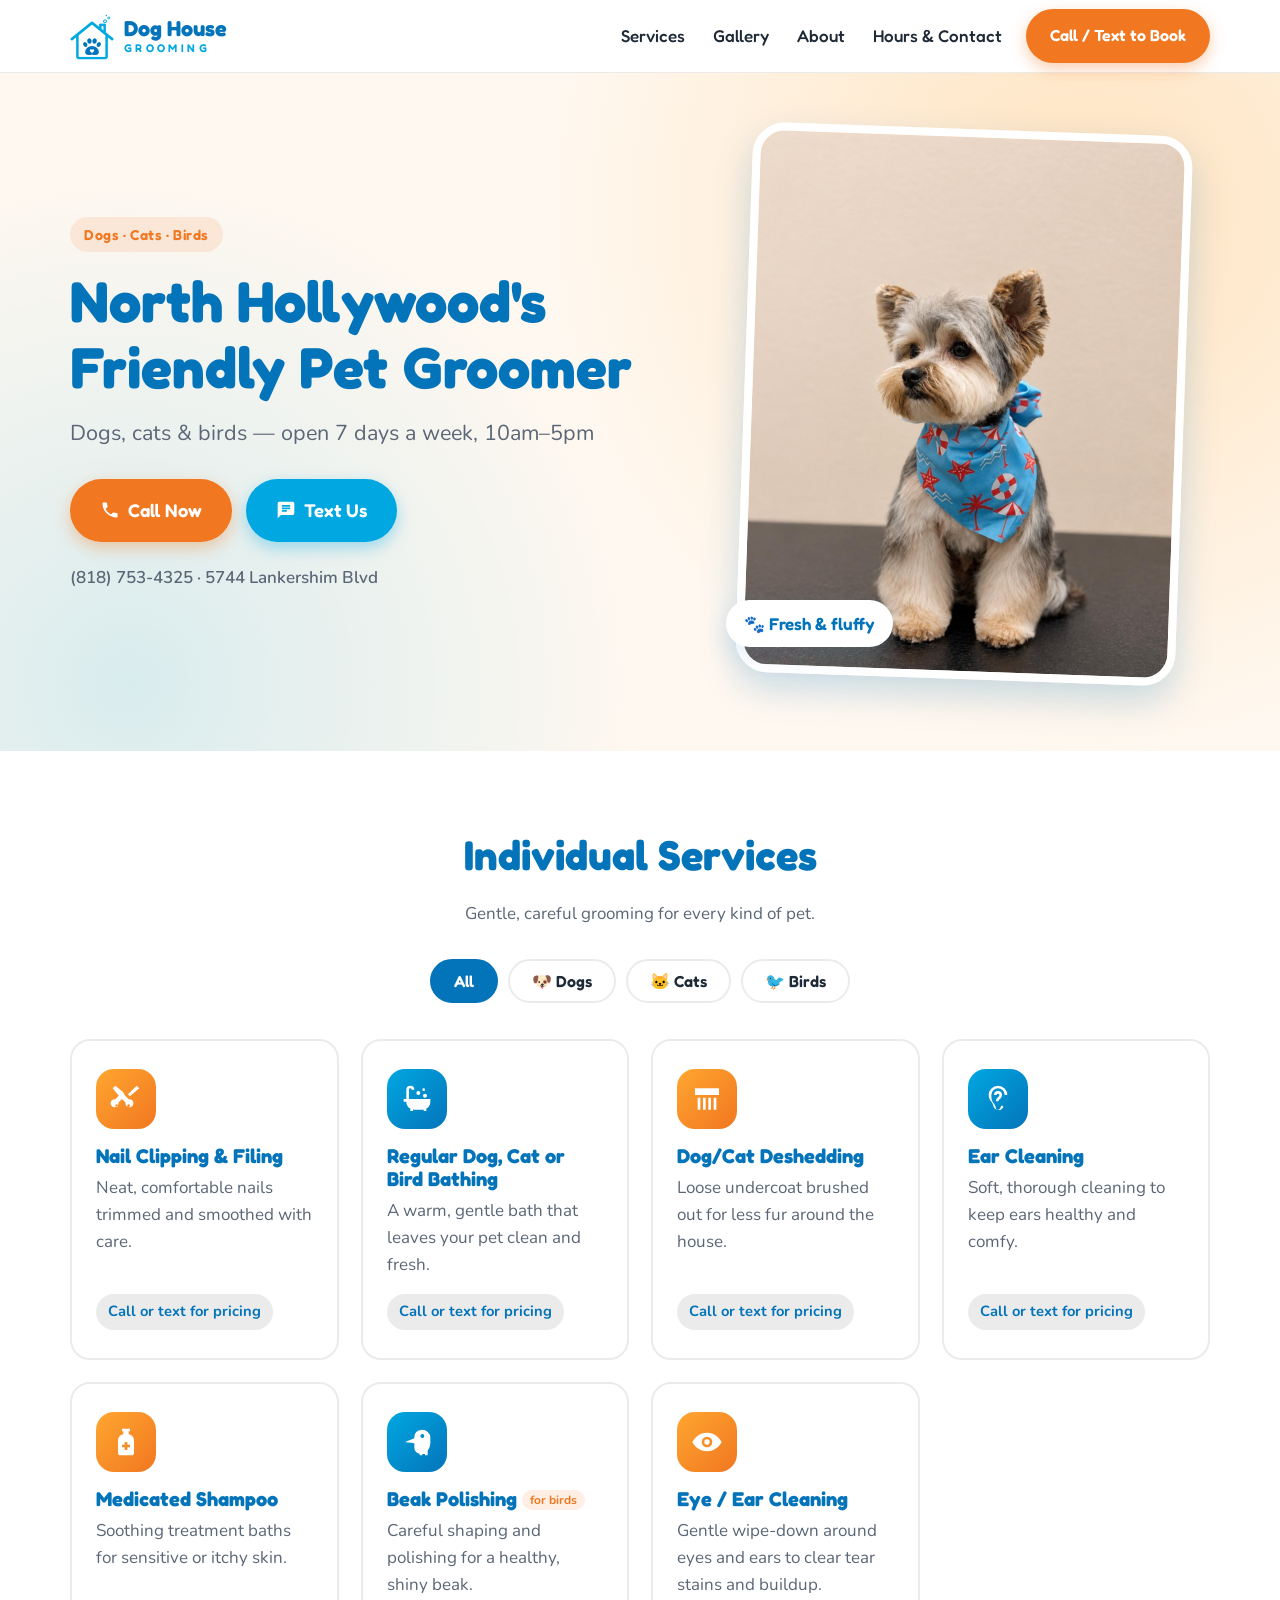
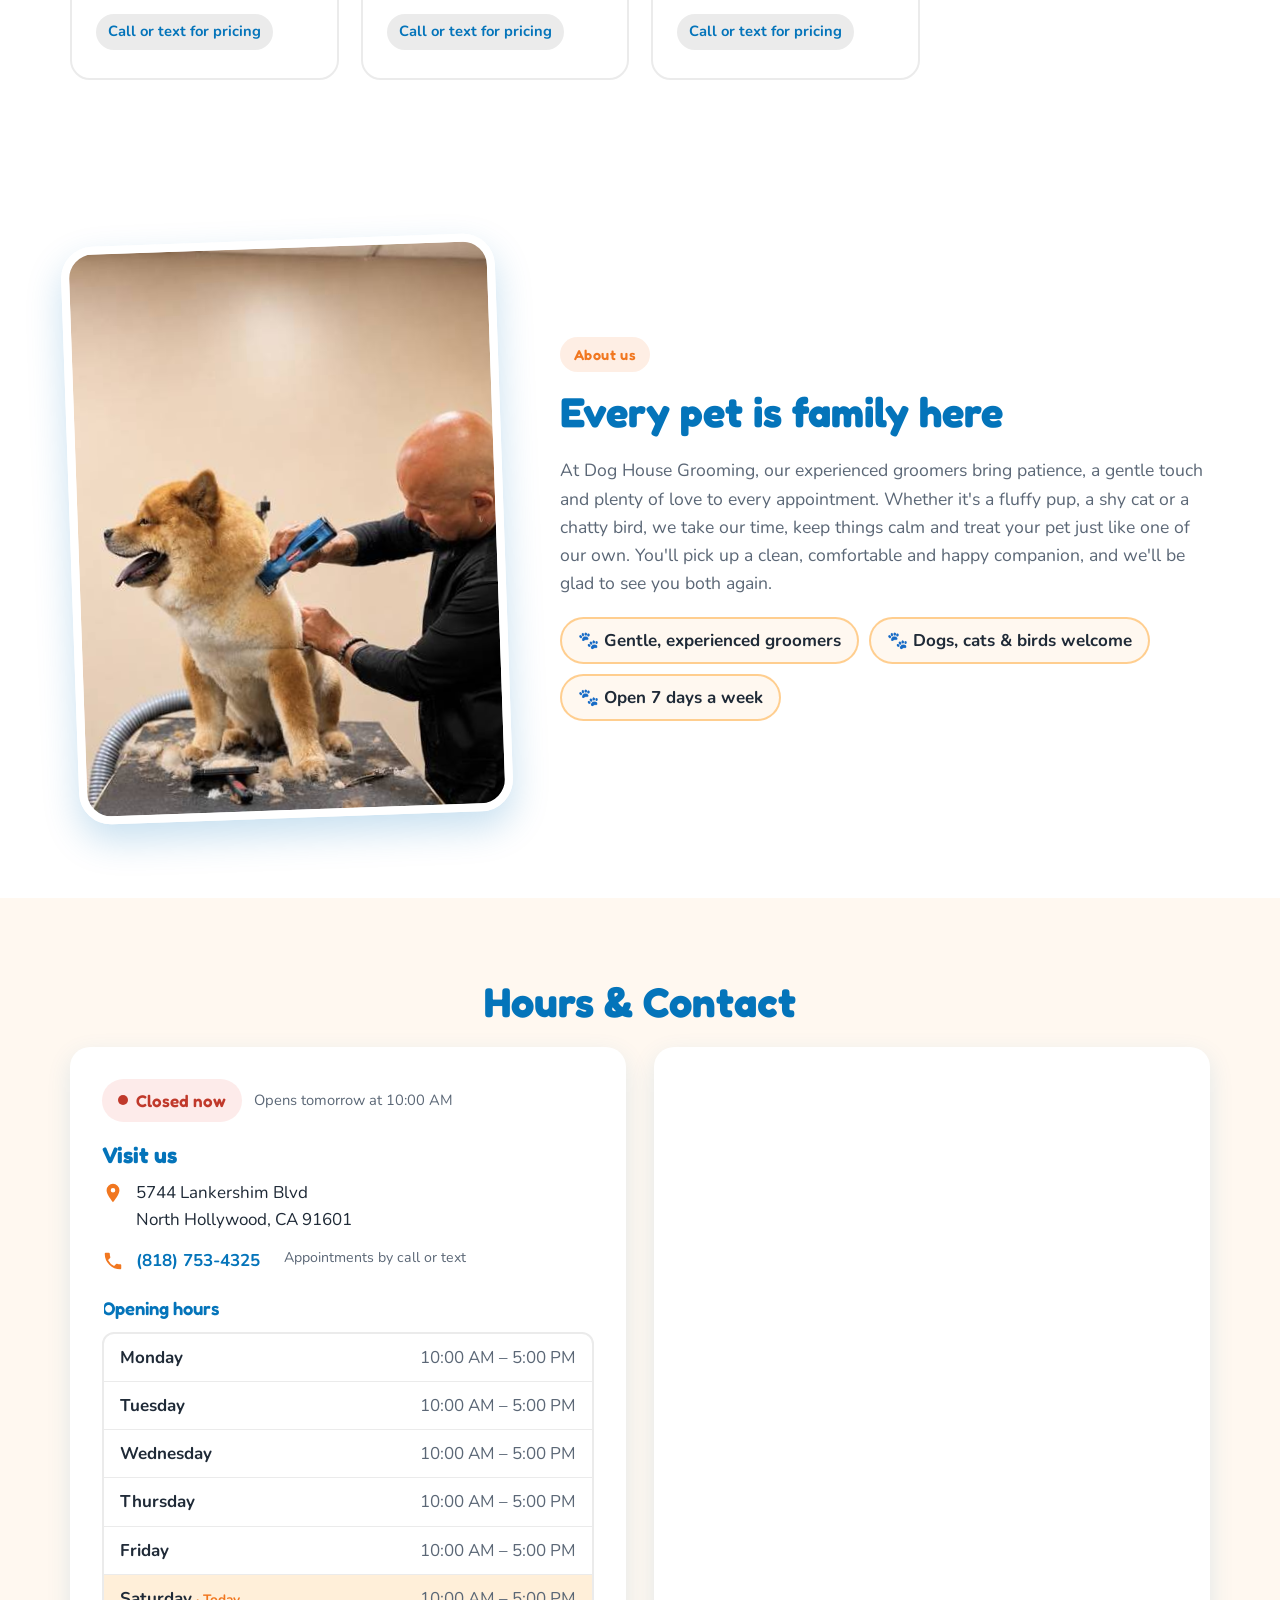
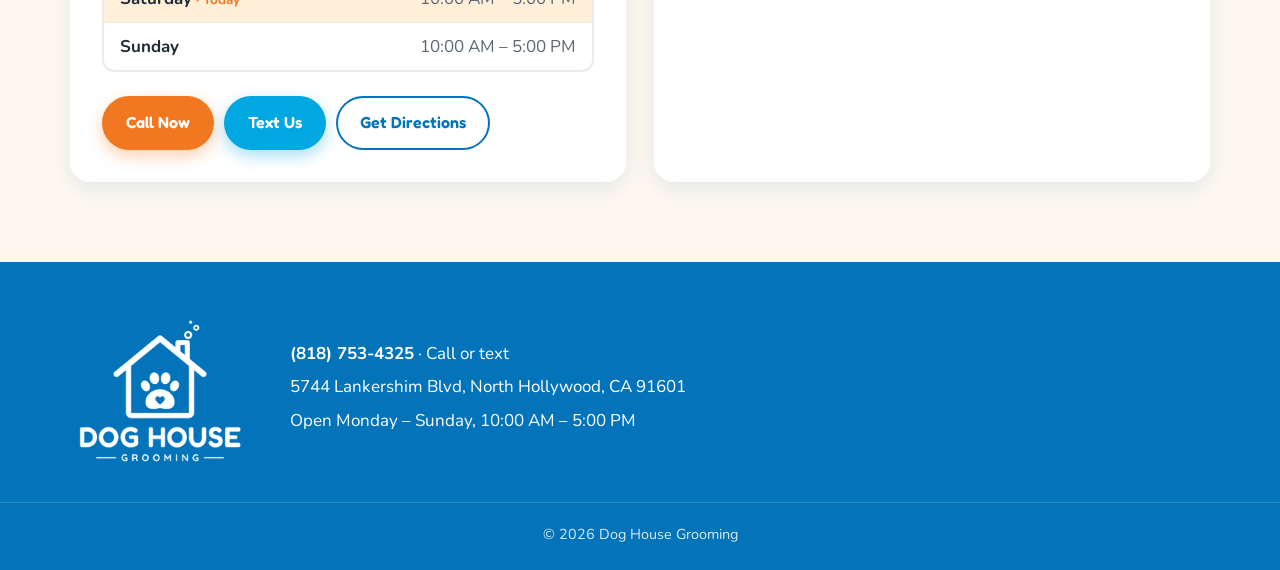
==== commit c378376e: "Move gallery to its own page and replace photos Gallery now lives on gallery.html (linked from the n" ====
--- a/index.html
+++ b/index.html
@@ -13,7 +13,7 @@
   <meta property="og:type" content="website">
   <meta property="og:title" content="Dog House Grooming | North Hollywood's Friendly Pet Groomer">
   <meta property="og:description" content="Dog, cat &amp; bird grooming in North Hollywood. Open 7 days a week, 10am–5pm. Call or text (818) 753-4325.">
-  <meta property="og:image" content="images/gallery/img_7346.jpg">
+  <meta property="og:image" content="images/gallery/yorkie-blue-bandana-2.jpg">
   <meta name="twitter:card" content="summary_large_image">
 
   <link rel="preconnect" href="https://fonts.googleapis.com">
@@ -27,7 +27,7 @@
     "@type": ["LocalBusiness", "PetGrooming"],
     "name": "Dog House Grooming",
     "description": "Dog, cat and bird grooming in North Hollywood, CA.",
-    "image": "images/gallery/img_7346.jpg",
+    "image": "images/gallery/yorkie-blue-bandana-2.jpg",
     "logo": "images/logo.png",
     "telephone": "+1-818-753-4325",
     "address": {
@@ -61,7 +61,7 @@
       </a>
       <nav class="main-nav" id="main-nav" aria-label="Main">
         <a href="#services">Services</a>
-        <a href="#gallery">Gallery</a>
+        <a href="gallery.html">Gallery</a>
         <a href="#about">About</a>
         <a href="#contact">Hours &amp; Contact</a>
         <a href="tel:+18187534325" class="btn btn-orange nav-cta">Call / Text to Book</a>
@@ -94,7 +94,7 @@
           <p class="hero-phone">(818) 753-4325 · 5744 Lankershim Blvd</p>
         </div>
         <div class="hero-photo">
-          <img src="images/gallery/img_7346.jpg" alt="Freshly groomed Yorkie in a blue bandana sitting on the grooming table" width="1050" height="1400" fetchpriority="high">
+          <img src="images/gallery/yorkie-blue-bandana-2.jpg" alt="Freshly groomed Yorkie with a blue bandana on the grooming table" width="1050" height="1400" fetchpriority="high">
           <div class="hero-badge" aria-hidden="true">🐾 Fresh &amp; fluffy</div>
         </div>
       </div>
@@ -180,145 +180,12 @@
       </div>
     </section>
 
-    <!-- Gallery -->
-    <section class="section gallery-section" id="gallery">
-      <div class="container">
-        <h2 class="section-title fade-in">Gallery</h2>
-        <p class="section-sub fade-in">Happy, freshly groomed pets from our North Hollywood salon. Tap a photo to see it bigger.</p>
-        <div class="gallery-grid" id="gallery-grid">
-          <button class="gallery-item" data-full="images/gallery/fsvu1234.jpg"><img src="images/thumbs/fsvu1234.jpg" alt="Groomer trimming a fluffy chow chow at Dog House Grooming" width="420" height="560" loading="lazy" decoding="async"></button>
-          <button class="gallery-item" data-full="images/gallery/img_6682.jpg"><img src="images/thumbs/img_6682.jpg" alt="Small black and white dog sitting on the grooming table" width="420" height="560" loading="lazy" decoding="async"></button>
-          <button class="gallery-item" data-full="images/gallery/img_6706.jpg"><img src="images/thumbs/img_6706.jpg" alt="Fluffy white dog getting groomed" width="420" height="560" loading="lazy" decoding="async"></button>
-          <button class="gallery-item" data-full="images/gallery/img_6710.jpg"><img src="images/thumbs/img_6710.jpg" alt="Fluffy white dog getting groomed" width="420" height="560" loading="lazy" decoding="async"></button>
-          <button class="gallery-item" data-full="images/gallery/img_6712.jpg"><img src="images/thumbs/img_6712.jpg" alt="Small black and white dog sitting on the grooming table" width="420" height="560" loading="lazy" decoding="async"></button>
-          <button class="gallery-item" data-full="images/gallery/img_6724.jpg"><img src="images/thumbs/img_6724.jpg" alt="Groomer holding a small white dog in the North Hollywood salon" width="560" height="420" loading="lazy" decoding="async"></button>
-          <button class="gallery-item" data-full="images/gallery/img_7043.jpg"><img src="images/thumbs/img_7043.jpg" alt="Fluffy chow chow on the grooming table after a trim" width="420" height="560" loading="lazy" decoding="async"></button>
-          <button class="gallery-item" data-full="images/gallery/img_7044.jpg"><img src="images/thumbs/img_7044.jpg" alt="Fluffy chow chow on the grooming table after a trim" width="420" height="560" loading="lazy" decoding="async"></button>
-          <button class="gallery-item" data-full="images/gallery/img_7048.jpg"><img src="images/thumbs/img_7048.jpg" alt="Happy little dog with a fresh trim" width="420" height="560" loading="lazy" decoding="async"></button>
-          <button class="gallery-item" data-full="images/gallery/img_7049.jpg"><img src="images/thumbs/img_7049.jpg" alt="Happy little dog with a fresh trim" width="420" height="560" loading="lazy" decoding="async"></button>
-          <button class="gallery-item" data-full="images/gallery/img_7054.jpg"><img src="images/thumbs/img_7054.jpg" alt="Fluffy chow chow on the grooming table after a trim" width="420" height="560" loading="lazy" decoding="async"></button>
-          <button class="gallery-item" data-full="images/gallery/img_7055.jpg"><img src="images/thumbs/img_7055.jpg" alt="Fluffy chow chow on the grooming table after a trim" width="420" height="560" loading="lazy" decoding="async"></button>
-          <button class="gallery-item" data-full="images/gallery/img_7056.jpg"><img src="images/thumbs/img_7056.jpg" alt="Fluffy chow chow on the grooming table after a trim" width="420" height="560" loading="lazy" decoding="async"></button>
-          <button class="gallery-item" data-full="images/gallery/img_7060.jpg"><img src="images/thumbs/img_7060.jpg" alt="Chow chow standing proud with a fresh teddy bear trim" width="420" height="560" loading="lazy" decoding="async"></button>
-          <button class="gallery-item" data-full="images/gallery/img_7062.jpg"><img src="images/thumbs/img_7062.jpg" alt="Chow chow standing proud with a fresh teddy bear trim" width="420" height="560" loading="lazy" decoding="async"></button>
-          <button class="gallery-item" data-full="images/gallery/img_7063.jpg"><img src="images/thumbs/img_7063.jpg" alt="Chow chow standing proud with a fresh teddy bear trim" width="420" height="560" loading="lazy" decoding="async"></button>
-          <button class="gallery-item" data-full="images/gallery/img_7065.jpg"><img src="images/thumbs/img_7065.jpg" alt="Freshly groomed shih tzu smiling on the table" width="420" height="560" loading="lazy" decoding="async"></button>
-          <button class="gallery-item" data-full="images/gallery/img_7066.jpg"><img src="images/thumbs/img_7066.jpg" alt="Freshly groomed shih tzu smiling on the table" width="420" height="560" loading="lazy" decoding="async"></button>
-          <button class="gallery-item" data-full="images/gallery/img_7069.jpg"><img src="images/thumbs/img_7069.jpg" alt="Chow chow standing proud with a fresh teddy bear trim" width="420" height="560" loading="lazy" decoding="async"></button>
-          <button class="gallery-item" data-full="images/gallery/img_7070.jpg"><img src="images/thumbs/img_7070.jpg" alt="Chow chow standing proud with a fresh teddy bear trim" width="420" height="560" loading="lazy" decoding="async"></button>
-          <button class="gallery-item" data-full="images/gallery/img_7071.jpg"><img src="images/thumbs/img_7071.jpg" alt="Chow chow standing proud with a fresh teddy bear trim" width="420" height="560" loading="lazy" decoding="async"></button>
-          <button class="gallery-item" data-full="images/gallery/img_7072.jpg"><img src="images/thumbs/img_7072.jpg" alt="Chow chow standing proud with a fresh teddy bear trim" width="420" height="560" loading="lazy" decoding="async"></button>
-          <button class="gallery-item" data-full="images/gallery/img_7073.jpg"><img src="images/thumbs/img_7073.jpg" alt="Chow chow standing proud with a fresh teddy bear trim" width="420" height="560" loading="lazy" decoding="async"></button>
-          <button class="gallery-item" data-full="images/gallery/img_7074.jpg"><img src="images/thumbs/img_7074.jpg" alt="Chow chow standing proud with a fresh teddy bear trim" width="420" height="560" loading="lazy" decoding="async"></button>
-          <button class="gallery-item" data-full="images/gallery/img_7075.jpg"><img src="images/thumbs/img_7075.jpg" alt="Chow chow standing proud with a fresh teddy bear trim" width="420" height="560" loading="lazy" decoding="async"></button>
-          <button class="gallery-item" data-full="images/gallery/img_7076.jpg"><img src="images/thumbs/img_7076.jpg" alt="Chow chow standing proud with a fresh teddy bear trim" width="420" height="560" loading="lazy" decoding="async"></button>
-          <button class="gallery-item" data-full="images/gallery/img_7077.jpg"><img src="images/thumbs/img_7077.jpg" alt="Chow chow standing proud with a fresh teddy bear trim" width="420" height="560" loading="lazy" decoding="async"></button>
-          <button class="gallery-item" data-full="images/gallery/img_7081.jpg"><img src="images/thumbs/img_7081.jpg" alt="Chow chow standing proud with a fresh teddy bear trim" width="420" height="560" loading="lazy" decoding="async"></button>
-          <button class="gallery-item" data-full="images/gallery/img_7083.jpg"><img src="images/thumbs/img_7083.jpg" alt="Freshly groomed shih tzu smiling on the table" width="420" height="560" loading="lazy" decoding="async"></button>
-          <button class="gallery-item" data-full="images/gallery/img_7084.jpg"><img src="images/thumbs/img_7084.jpg" alt="Freshly groomed shih tzu smiling on the table" width="420" height="560" loading="lazy" decoding="async"></button>
-          <button class="gallery-item" data-full="images/gallery/img_7100.jpg"><img src="images/thumbs/img_7100.jpg" alt="Groomer trimming a chow chow's coat" width="420" height="560" loading="lazy" decoding="async"></button>
-          <button class="gallery-item" data-full="images/gallery/img_7101.jpg"><img src="images/thumbs/img_7101.jpg" alt="Groomer trimming a chow chow's coat" width="420" height="560" loading="lazy" decoding="async"></button>
-          <button class="gallery-item" data-full="images/gallery/img_7102.jpg"><img src="images/thumbs/img_7102.jpg" alt="Groomer trimming a chow chow's coat" width="420" height="560" loading="lazy" decoding="async"></button>
-          <button class="gallery-item" data-full="images/gallery/img_7103.jpg"><img src="images/thumbs/img_7103.jpg" alt="Groomer trimming a chow chow's coat" width="420" height="560" loading="lazy" decoding="async"></button>
-          <button class="gallery-item" data-full="images/gallery/img_7104.jpg"><img src="images/thumbs/img_7104.jpg" alt="Groomer trimming a chow chow's coat" width="420" height="560" loading="lazy" decoding="async"></button>
-          <button class="gallery-item" data-full="images/gallery/img_7105.jpg"><img src="images/thumbs/img_7105.jpg" alt="Groomer trimming a chow chow's coat" width="420" height="560" loading="lazy" decoding="async"></button>
-          <button class="gallery-item" data-full="images/gallery/img_7106.jpg"><img src="images/thumbs/img_7106.jpg" alt="Groomer trimming a chow chow's coat" width="420" height="560" loading="lazy" decoding="async"></button>
-          <button class="gallery-item" data-full="images/gallery/img_7107.jpg"><img src="images/thumbs/img_7107.jpg" alt="Groomer trimming a chow chow's coat" width="420" height="560" loading="lazy" decoding="async"></button>
-          <button class="gallery-item" data-full="images/gallery/img_7115.jpg"><img src="images/thumbs/img_7115.jpg" alt="Groomer gently holding a small dog during grooming" width="420" height="560" loading="lazy" decoding="async"></button>
-          <button class="gallery-item" data-full="images/gallery/img_7116.jpg"><img src="images/thumbs/img_7116.jpg" alt="Groomer gently holding a small dog during grooming" width="420" height="560" loading="lazy" decoding="async"></button>
-          <button class="gallery-item" data-full="images/gallery/img_7117.jpg"><img src="images/thumbs/img_7117.jpg" alt="Groomer gently holding a small dog during grooming" width="420" height="560" loading="lazy" decoding="async"></button>
-          <button class="gallery-item" data-full="images/gallery/img_7125.jpg"><img src="images/thumbs/img_7125.jpg" alt="Cream poodle mix in a yellow bandana after grooming" width="420" height="560" loading="lazy" decoding="async"></button>
-          <button class="gallery-item" data-full="images/gallery/img_7126.jpg"><img src="images/thumbs/img_7126.jpg" alt="Cream poodle mix in a yellow bandana after grooming" width="420" height="560" loading="lazy" decoding="async"></button>
-          <button class="gallery-item" data-full="images/gallery/img_7127.jpg"><img src="images/thumbs/img_7127.jpg" alt="Cream poodle mix in a yellow bandana after grooming" width="420" height="560" loading="lazy" decoding="async"></button>
-          <button class="gallery-item" data-full="images/gallery/img_7128.jpg"><img src="images/thumbs/img_7128.jpg" alt="Cream poodle mix in a yellow bandana after grooming" width="420" height="560" loading="lazy" decoding="async"></button>
-          <button class="gallery-item" data-full="images/gallery/img_7131.jpg"><img src="images/thumbs/img_7131.jpg" alt="Poodle mix with a fluffy face and a yellow bandana" width="420" height="560" loading="lazy" decoding="async"></button>
-          <button class="gallery-item" data-full="images/gallery/img_7132.jpg"><img src="images/thumbs/img_7132.jpg" alt="Poodle mix with a fluffy face and a yellow bandana" width="420" height="560" loading="lazy" decoding="async"></button>
-          <button class="gallery-item" data-full="images/gallery/img_7133.jpg"><img src="images/thumbs/img_7133.jpg" alt="Poodle mix with a fluffy face and a yellow bandana" width="420" height="560" loading="lazy" decoding="async"></button>
-          <button class="gallery-item" data-full="images/gallery/img_7134.jpg"><img src="images/thumbs/img_7134.jpg" alt="Poodle mix with a fluffy face and a yellow bandana" width="420" height="560" loading="lazy" decoding="async"></button>
-          <button class="gallery-item" data-full="images/gallery/img_7135.jpg"><img src="images/thumbs/img_7135.jpg" alt="Poodle mix with a fluffy face and a yellow bandana" width="420" height="560" loading="lazy" decoding="async"></button>
-          <button class="gallery-item" data-full="images/gallery/img_7136.jpg"><img src="images/thumbs/img_7136.jpg" alt="Poodle mix with a fluffy face and a yellow bandana" width="420" height="560" loading="lazy" decoding="async"></button>
-          <button class="gallery-item" data-full="images/gallery/img_7137.jpg"><img src="images/thumbs/img_7137.jpg" alt="Poodle mix with a fluffy face and a yellow bandana" width="420" height="560" loading="lazy" decoding="async"></button>
-          <button class="gallery-item" data-full="images/gallery/img_7138.jpg"><img src="images/thumbs/img_7138.jpg" alt="Poodle mix with a fluffy face and a yellow bandana" width="420" height="560" loading="lazy" decoding="async"></button>
-          <button class="gallery-item" data-full="images/gallery/img_7139.jpg"><img src="images/thumbs/img_7139.jpg" alt="Poodle mix with a fluffy face and a yellow bandana" width="420" height="560" loading="lazy" decoding="async"></button>
-          <button class="gallery-item" data-full="images/gallery/img_7140.jpg"><img src="images/thumbs/img_7140.jpg" alt="Poodle mix with a fluffy face and a yellow bandana" width="420" height="560" loading="lazy" decoding="async"></button>
-          <button class="gallery-item" data-full="images/gallery/img_7141.jpg"><img src="images/thumbs/img_7141.jpg" alt="Poodle mix with a fluffy face and a yellow bandana" width="420" height="560" loading="lazy" decoding="async"></button>
-          <button class="gallery-item" data-full="images/gallery/img_7143.jpg"><img src="images/thumbs/img_7143.jpg" alt="Shih tzu with a short summer cut and a watermelon bandana" width="420" height="560" loading="lazy" decoding="async"></button>
-          <button class="gallery-item" data-full="images/gallery/img_7144.jpg"><img src="images/thumbs/img_7144.jpg" alt="Shih tzu with a short summer cut and a watermelon bandana" width="420" height="560" loading="lazy" decoding="async"></button>
-          <button class="gallery-item" data-full="images/gallery/img_7145.jpg"><img src="images/thumbs/img_7145.jpg" alt="Shih tzu with a short summer cut and a watermelon bandana" width="420" height="560" loading="lazy" decoding="async"></button>
-          <button class="gallery-item" data-full="images/gallery/img_7150.jpg"><img src="images/thumbs/img_7150.jpg" alt="Shih tzu with a short summer cut and a watermelon bandana" width="420" height="560" loading="lazy" decoding="async"></button>
-          <button class="gallery-item" data-full="images/gallery/img_7151.jpg"><img src="images/thumbs/img_7151.jpg" alt="Shih tzu with a short summer cut and a watermelon bandana" width="420" height="560" loading="lazy" decoding="async"></button>
-          <button class="gallery-item" data-full="images/gallery/img_7152.jpg"><img src="images/thumbs/img_7152.jpg" alt="Shih tzu with a short summer cut and a watermelon bandana" width="420" height="560" loading="lazy" decoding="async"></button>
-          <button class="gallery-item" data-full="images/gallery/img_7153.jpg"><img src="images/thumbs/img_7153.jpg" alt="Shih tzu with a short summer cut and a watermelon bandana" width="420" height="560" loading="lazy" decoding="async"></button>
-          <button class="gallery-item" data-full="images/gallery/img_7154.jpg"><img src="images/thumbs/img_7154.jpg" alt="Shih tzu with a short summer cut and a watermelon bandana" width="420" height="560" loading="lazy" decoding="async"></button>
-          <button class="gallery-item" data-full="images/gallery/img_7155.jpg"><img src="images/thumbs/img_7155.jpg" alt="Shih tzu with a short summer cut and a watermelon bandana" width="420" height="560" loading="lazy" decoding="async"></button>
-          <button class="gallery-item" data-full="images/gallery/img_7156.jpg"><img src="images/thumbs/img_7156.jpg" alt="Shih tzu with a short summer cut and a watermelon bandana" width="420" height="560" loading="lazy" decoding="async"></button>
-          <button class="gallery-item" data-full="images/gallery/img_7157.jpg"><img src="images/thumbs/img_7157.jpg" alt="Shih tzu with a short summer cut and a watermelon bandana" width="420" height="560" loading="lazy" decoding="async"></button>
-          <button class="gallery-item" data-full="images/gallery/img_7158.jpg"><img src="images/thumbs/img_7158.jpg" alt="Shih tzu with a short summer cut and a watermelon bandana" width="420" height="560" loading="lazy" decoding="async"></button>
-          <button class="gallery-item" data-full="images/gallery/img_7159.jpg"><img src="images/thumbs/img_7159.jpg" alt="Shih tzu with a short summer cut and a watermelon bandana" width="420" height="560" loading="lazy" decoding="async"></button>
-          <button class="gallery-item" data-full="images/gallery/img_7160.jpg"><img src="images/thumbs/img_7160.jpg" alt="Shih tzu with a short summer cut and a watermelon bandana" width="420" height="560" loading="lazy" decoding="async"></button>
-          <button class="gallery-item" data-full="images/gallery/img_7161.jpg"><img src="images/thumbs/img_7161.jpg" alt="Shih tzu with a short summer cut and a watermelon bandana" width="420" height="560" loading="lazy" decoding="async"></button>
-          <button class="gallery-item" data-full="images/gallery/img_7162.jpg"><img src="images/thumbs/img_7162.jpg" alt="Shih tzu with a short summer cut and a watermelon bandana" width="420" height="560" loading="lazy" decoding="async"></button>
-          <button class="gallery-item" data-full="images/gallery/img_7163.jpg"><img src="images/thumbs/img_7163.jpg" alt="Shih tzu with a short summer cut and a watermelon bandana" width="420" height="560" loading="lazy" decoding="async"></button>
-          <button class="gallery-item" data-full="images/gallery/img_7164.jpg"><img src="images/thumbs/img_7164.jpg" alt="Shih tzu with a short summer cut and a watermelon bandana" width="420" height="560" loading="lazy" decoding="async"></button>
-          <button class="gallery-item" data-full="images/gallery/img_7165.jpg"><img src="images/thumbs/img_7165.jpg" alt="Shih tzu with a short summer cut and a watermelon bandana" width="420" height="560" loading="lazy" decoding="async"></button>
-          <button class="gallery-item" data-full="images/gallery/img_7166.jpg"><img src="images/thumbs/img_7166.jpg" alt="Shih tzu with a short summer cut and a watermelon bandana" width="420" height="560" loading="lazy" decoding="async"></button>
-          <button class="gallery-item" data-full="images/gallery/img_7167.jpg"><img src="images/thumbs/img_7167.jpg" alt="Shih tzu with a short summer cut and a watermelon bandana" width="420" height="560" loading="lazy" decoding="async"></button>
-          <button class="gallery-item" data-full="images/gallery/img_7168.jpg"><img src="images/thumbs/img_7168.jpg" alt="Shih tzu with a short summer cut and a watermelon bandana" width="420" height="560" loading="lazy" decoding="async"></button>
-          <button class="gallery-item" data-full="images/gallery/img_7169.jpg"><img src="images/thumbs/img_7169.jpg" alt="Shih tzu with a short summer cut and a watermelon bandana" width="420" height="560" loading="lazy" decoding="async"></button>
-          <button class="gallery-item" data-full="images/gallery/img_7170.jpg"><img src="images/thumbs/img_7170.jpg" alt="Shih tzu with a short summer cut and a watermelon bandana" width="420" height="560" loading="lazy" decoding="async"></button>
-          <button class="gallery-item" data-full="images/gallery/img_7171.jpg"><img src="images/thumbs/img_7171.jpg" alt="Shih tzu with a short summer cut and a watermelon bandana" width="420" height="560" loading="lazy" decoding="async"></button>
-          <button class="gallery-item" data-full="images/gallery/img_7172.jpg"><img src="images/thumbs/img_7172.jpg" alt="Shih tzu with a short summer cut and a watermelon bandana" width="420" height="560" loading="lazy" decoding="async"></button>
-          <button class="gallery-item" data-full="images/gallery/img_7173.jpg"><img src="images/thumbs/img_7173.jpg" alt="Shih tzu with a short summer cut and a watermelon bandana" width="420" height="560" loading="lazy" decoding="async"></button>
-          <button class="gallery-item" data-full="images/gallery/img_7174.jpg"><img src="images/thumbs/img_7174.jpg" alt="Yorkie getting a trim on the grooming table" width="420" height="560" loading="lazy" decoding="async"></button>
-          <button class="gallery-item" data-full="images/gallery/img_7175.jpg"><img src="images/thumbs/img_7175.jpg" alt="Yorkie getting a trim on the grooming table" width="420" height="560" loading="lazy" decoding="async"></button>
-          <button class="gallery-item" data-full="images/gallery/img_7177.jpg"><img src="images/thumbs/img_7177.jpg" alt="Groomer trimming a Yorkie's coat" width="420" height="560" loading="lazy" decoding="async"></button>
-          <button class="gallery-item" data-full="images/gallery/img_7178.jpg"><img src="images/thumbs/img_7178.jpg" alt="Groomer trimming a Yorkie's coat" width="420" height="560" loading="lazy" decoding="async"></button>
-          <button class="gallery-item" data-full="images/gallery/img_7179.jpg"><img src="images/thumbs/img_7179.jpg" alt="Groomer trimming a Yorkie's coat" width="420" height="560" loading="lazy" decoding="async"></button>
-          <button class="gallery-item" data-full="images/gallery/img_7180.jpg"><img src="images/thumbs/img_7180.jpg" alt="Groomer trimming a Yorkie's coat" width="420" height="560" loading="lazy" decoding="async"></button>
-          <button class="gallery-item" data-full="images/gallery/img_7181.jpg"><img src="images/thumbs/img_7181.jpg" alt="Groomer trimming a Yorkie's coat" width="420" height="560" loading="lazy" decoding="async"></button>
-          <button class="gallery-item" data-full="images/gallery/img_7182.jpg"><img src="images/thumbs/img_7182.jpg" alt="Yorkie getting a trim on the grooming table" width="420" height="560" loading="lazy" decoding="async"></button>
-          <button class="gallery-item" data-full="images/gallery/img_7185.jpg"><img src="images/thumbs/img_7185.jpg" alt="Fluffy golden dog getting pets after grooming" width="420" height="560" loading="lazy" decoding="async"></button>
-          <button class="gallery-item" data-full="images/gallery/img_7190.jpg"><img src="images/thumbs/img_7190.jpg" alt="Yorkie with a soft, fluffy finish on the grooming table" width="420" height="560" loading="lazy" decoding="async"></button>
-          <button class="gallery-item" data-full="images/gallery/img_7191.jpg"><img src="images/thumbs/img_7191.jpg" alt="Yorkie with a soft, fluffy finish on the grooming table" width="420" height="560" loading="lazy" decoding="async"></button>
-          <button class="gallery-item" data-full="images/gallery/img_7192.jpg"><img src="images/thumbs/img_7192.jpg" alt="Yorkie with a soft, fluffy finish on the grooming table" width="420" height="560" loading="lazy" decoding="async"></button>
-          <button class="gallery-item" data-full="images/gallery/img_7193.jpg"><img src="images/thumbs/img_7193.jpg" alt="Yorkie with a soft, fluffy finish on the grooming table" width="420" height="560" loading="lazy" decoding="async"></button>
-          <button class="gallery-item" data-full="images/gallery/img_7194.jpg"><img src="images/thumbs/img_7194.jpg" alt="Yorkie with a soft, fluffy finish on the grooming table" width="420" height="560" loading="lazy" decoding="async"></button>
-          <button class="gallery-item" data-full="images/gallery/img_7195.jpg"><img src="images/thumbs/img_7195.jpg" alt="Yorkie with a soft, fluffy finish on the grooming table" width="420" height="560" loading="lazy" decoding="async"></button>
-          <button class="gallery-item" data-full="images/gallery/img_7209.jpg"><img src="images/thumbs/img_7209.jpg" alt="Groomer blow-drying a Yorkie" width="420" height="560" loading="lazy" decoding="async"></button>
-          <button class="gallery-item" data-full="images/gallery/img_7210.jpg"><img src="images/thumbs/img_7210.jpg" alt="Groomer blow-drying a Yorkie" width="420" height="560" loading="lazy" decoding="async"></button>
-          <button class="gallery-item" data-full="images/gallery/img_7211.jpg"><img src="images/thumbs/img_7211.jpg" alt="Groomer blow-drying a Yorkie" width="420" height="560" loading="lazy" decoding="async"></button>
-          <button class="gallery-item" data-full="images/gallery/img_7212.jpg"><img src="images/thumbs/img_7212.jpg" alt="Groomer blow-drying a Yorkie" width="420" height="560" loading="lazy" decoding="async"></button>
-          <button class="gallery-item" data-full="images/gallery/img_7219.jpg"><img src="images/thumbs/img_7219.jpg" alt="Groomer blow-drying a Yorkie" width="420" height="560" loading="lazy" decoding="async"></button>
-          <button class="gallery-item" data-full="images/gallery/img_7220.jpg"><img src="images/thumbs/img_7220.jpg" alt="Groomer blow-drying a Yorkie" width="420" height="560" loading="lazy" decoding="async"></button>
-          <button class="gallery-item" data-full="images/gallery/img_7279.jpg"><img src="images/thumbs/img_7279.jpg" alt="Yorkie getting a trim on the grooming table" width="420" height="560" loading="lazy" decoding="async"></button>
-          <button class="gallery-item" data-full="images/gallery/img_7280.jpg"><img src="images/thumbs/img_7280.jpg" alt="Yorkie getting a trim on the grooming table" width="420" height="560" loading="lazy" decoding="async"></button>
-          <button class="gallery-item" data-full="images/gallery/img_7332.jpg"><img src="images/thumbs/img_7332.jpg" alt="Yorkie in a blue bandana after a full groom" width="420" height="560" loading="lazy" decoding="async"></button>
-          <button class="gallery-item" data-full="images/gallery/img_7333.jpg"><img src="images/thumbs/img_7333.jpg" alt="Yorkie in a blue bandana after a full groom" width="420" height="560" loading="lazy" decoding="async"></button>
-          <button class="gallery-item" data-full="images/gallery/img_7334.jpg"><img src="images/thumbs/img_7334.jpg" alt="Yorkie in a blue bandana after a full groom" width="420" height="560" loading="lazy" decoding="async"></button>
-          <button class="gallery-item" data-full="images/gallery/img_7336.jpg"><img src="images/thumbs/img_7336.jpg" alt="Yorkie in a blue bandana after a full groom" width="420" height="560" loading="lazy" decoding="async"></button>
-          <button class="gallery-item" data-full="images/gallery/img_7337.jpg"><img src="images/thumbs/img_7337.jpg" alt="Yorkie in a blue bandana after a full groom" width="420" height="560" loading="lazy" decoding="async"></button>
-          <button class="gallery-item" data-full="images/gallery/img_7338.jpg"><img src="images/thumbs/img_7338.jpg" alt="Yorkie in a blue bandana after a full groom" width="420" height="560" loading="lazy" decoding="async"></button>
-          <button class="gallery-item" data-full="images/gallery/img_7339.jpg"><img src="images/thumbs/img_7339.jpg" alt="Yorkie in a blue bandana after a full groom" width="420" height="560" loading="lazy" decoding="async"></button>
-          <button class="gallery-item" data-full="images/gallery/img_7340.jpg"><img src="images/thumbs/img_7340.jpg" alt="Yorkie in a blue bandana after a full groom" width="420" height="560" loading="lazy" decoding="async"></button>
-          <button class="gallery-item" data-full="images/gallery/img_7342.jpg"><img src="images/thumbs/img_7342.jpg" alt="Yorkie in a blue bandana after a full groom" width="420" height="560" loading="lazy" decoding="async"></button>
-          <button class="gallery-item" data-full="images/gallery/img_7343.jpg"><img src="images/thumbs/img_7343.jpg" alt="Yorkie in a blue bandana after a full groom" width="420" height="560" loading="lazy" decoding="async"></button>
-          <button class="gallery-item" data-full="images/gallery/img_7345.jpg"><img src="images/thumbs/img_7345.jpg" alt="Yorkie in a blue bandana after a full groom" width="420" height="560" loading="lazy" decoding="async"></button>
-          <button class="gallery-item" data-full="images/gallery/img_7346.jpg"><img src="images/thumbs/img_7346.jpg" alt="Yorkie in a blue bandana after a full groom" width="420" height="560" loading="lazy" decoding="async"></button>
-          <button class="gallery-item" data-full="images/gallery/img_7347.jpg"><img src="images/thumbs/img_7347.jpg" alt="Yorkie in a blue bandana after a full groom" width="420" height="560" loading="lazy" decoding="async"></button>
-          <button class="gallery-item" data-full="images/gallery/img_7349.jpg"><img src="images/thumbs/img_7349.jpg" alt="Happy owner holding a freshly groomed Yorkie" width="420" height="560" loading="lazy" decoding="async"></button>
-          <button class="gallery-item" data-full="images/gallery/img_7350.jpg"><img src="images/thumbs/img_7350.jpg" alt="Happy owner holding a freshly groomed Yorkie" width="420" height="560" loading="lazy" decoding="async"></button>
-          <button class="gallery-item" data-full="images/gallery/img_7351.jpg"><img src="images/thumbs/img_7351.jpg" alt="Happy owner holding a freshly groomed Yorkie" width="420" height="560" loading="lazy" decoding="async"></button>
-          <button class="gallery-item" data-full="images/gallery/img_7352.jpg"><img src="images/thumbs/img_7352.jpg" alt="Happy owner holding a freshly groomed Yorkie" width="420" height="560" loading="lazy" decoding="async"></button>
-          <button class="gallery-item" data-full="images/gallery/img_7353.jpg"><img src="images/thumbs/img_7353.jpg" alt="Happy owner holding a freshly groomed Yorkie" width="420" height="560" loading="lazy" decoding="async"></button>
-        </div>
-      </div>
-    </section>
 
     <!-- About -->
     <section class="section about" id="about">
       <div class="container about-inner">
         <div class="about-photo fade-in">
-          <img src="images/thumbs/img_7069.jpg" alt="Smiling chow chow with a fresh teddy bear trim standing next to a Dog House groomer" width="420" height="560" loading="lazy">
+          <img src="images/thumbs/groomer-trimming-chow-chow.jpg" alt="Experienced Dog House groomer gently trimming a fluffy chow chow" width="420" height="560" loading="lazy">
         </div>
         <div class="about-text fade-in">
           <span class="eyebrow">About us</span>
@@ -406,16 +273,6 @@
     </a>
   </div>
 
-  <!-- Lightbox -->
-  <div class="lightbox" id="lightbox" role="dialog" aria-modal="true" aria-label="Photo viewer" hidden>
-    <button class="lb-close" id="lb-close" aria-label="Close">×</button>
-    <button class="lb-nav lb-prev" id="lb-prev" aria-label="Previous photo">‹</button>
-    <figure class="lb-figure">
-      <img id="lb-img" src="" alt="">
-      <figcaption id="lb-caption"></figcaption>
-    </figure>
-    <button class="lb-nav lb-next" id="lb-next" aria-label="Next photo">›</button>
-  </div>
 
   <script src="script.js"></script>
 </body>
--- a/style.css
+++ b/style.css
@@ -163,6 +163,21 @@
 .price-note { font-weight: 700; font-size: .92rem; color: var(--blue-deep); background: var(--gray); align-self: flex-start; padding: 6px 12px; border-radius: 999px; }
 .service-card.pop { animation: pop .35s ease; }
 @keyframes pop { from { opacity: 0; transform: scale(.95); } to { opacity: 1; transform: none; } }
+
+/* ---------- Gallery page ---------- */
+.page-hero {
+  background:
+    radial-gradient(circle at 85% 20%, rgba(255, 166, 48, .25), transparent 45%),
+    radial-gradient(circle at 10% 90%, rgba(0, 167, 225, .15), transparent 40%),
+    var(--cream);
+  padding: 40px 0 48px; text-align: center;
+}
+.page-hero h1 { font-size: clamp(2.2rem, 5vw, 3.2rem); margin-bottom: 10px; }
+.page-hero .lead { margin: 0 auto; max-width: 620px; }
+.back-link { display: inline-block; font-family: var(--font-head); font-weight: 600; text-decoration: none; margin-bottom: 14px; }
+.back-link:hover { color: var(--orange); }
+.gallery-page .gallery-section { padding-top: 40px; }
+.hero-buttons.center { justify-content: center; }
 
 /* ---------- Gallery ---------- */
 .gallery-section { background: var(--gray); }
